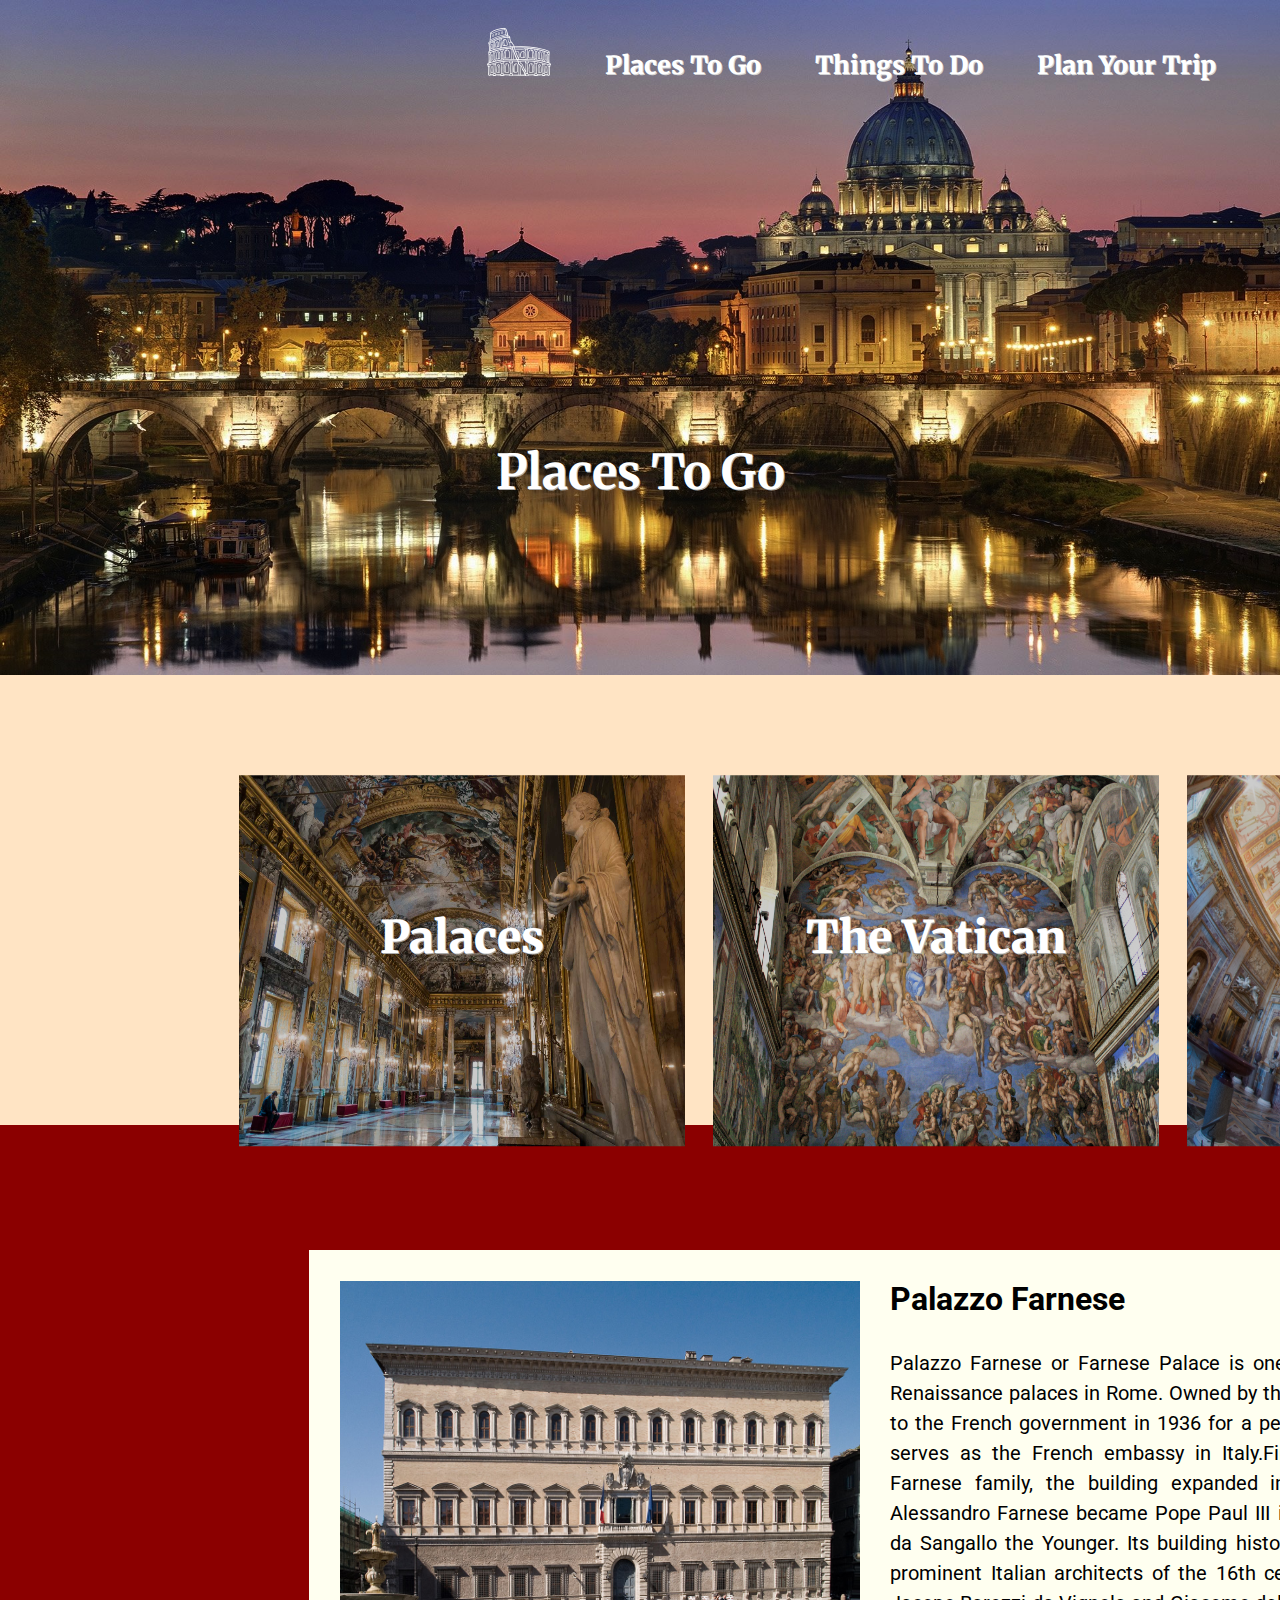
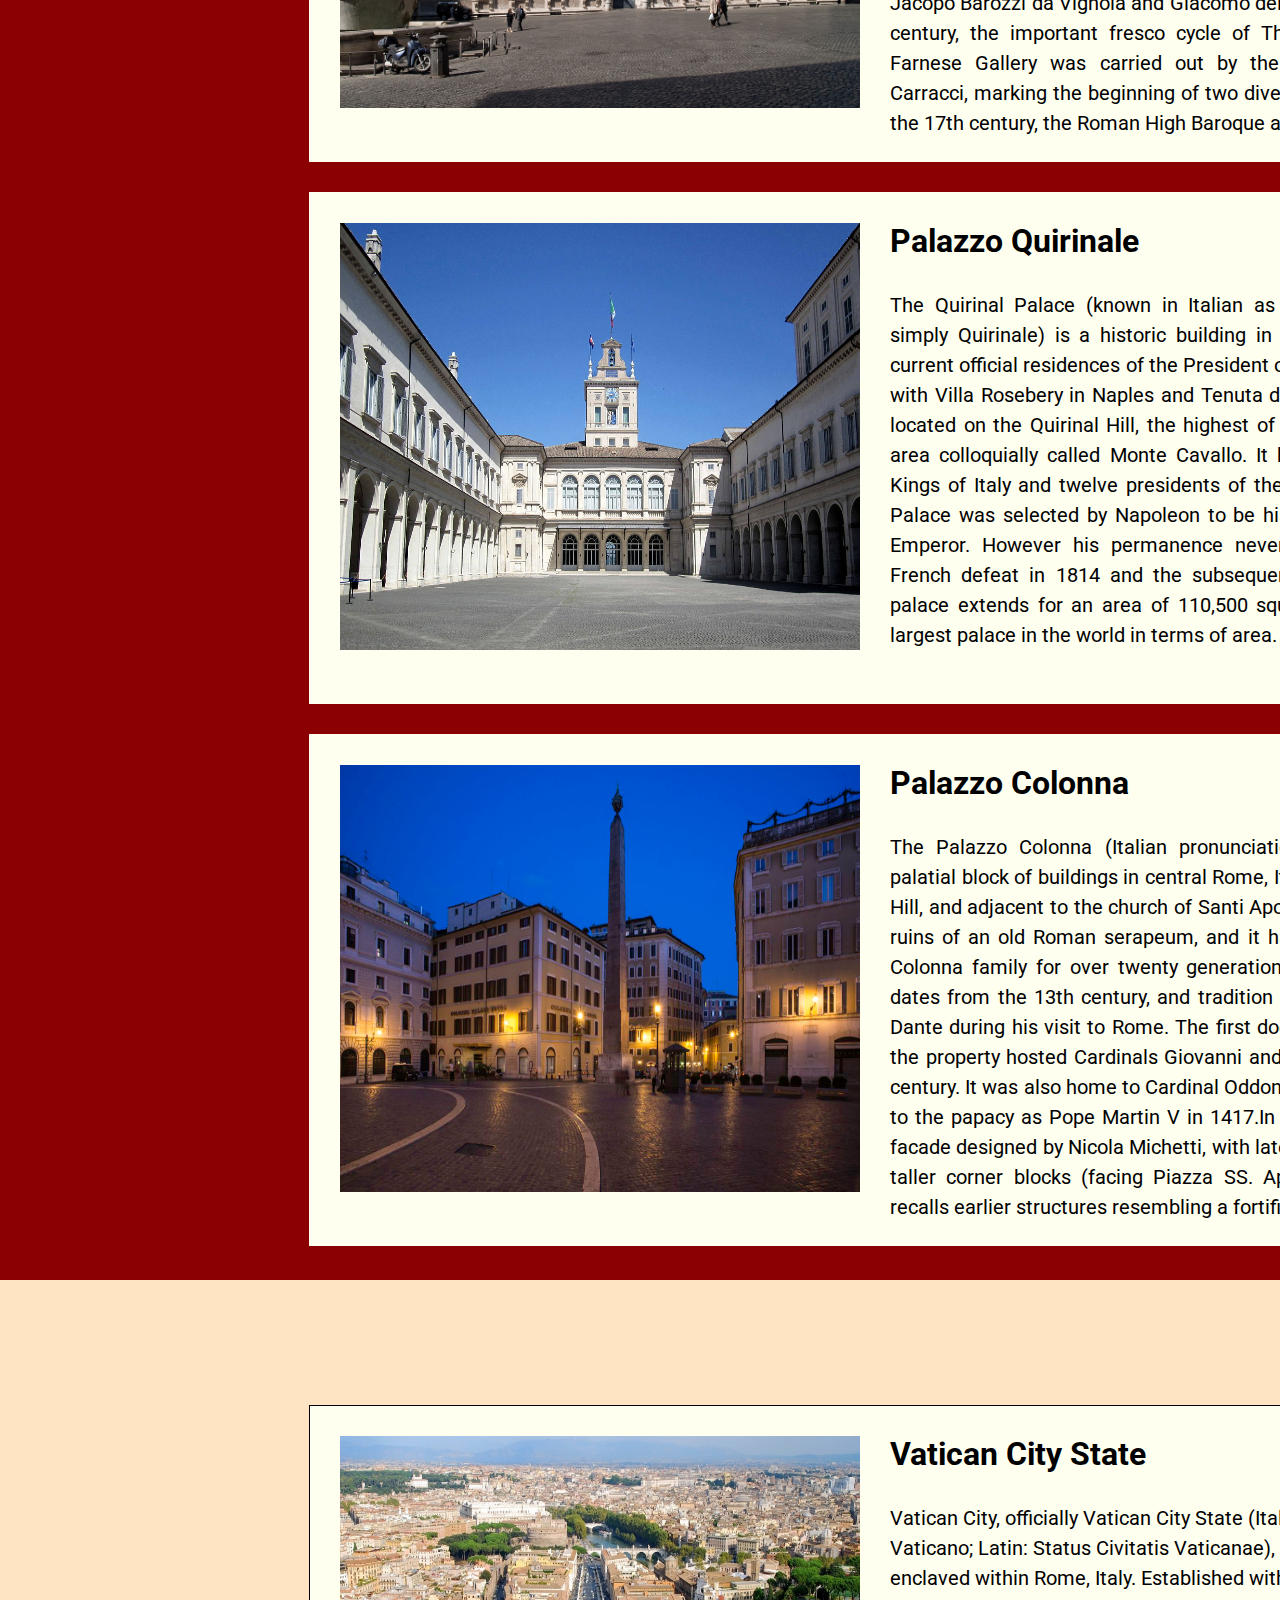
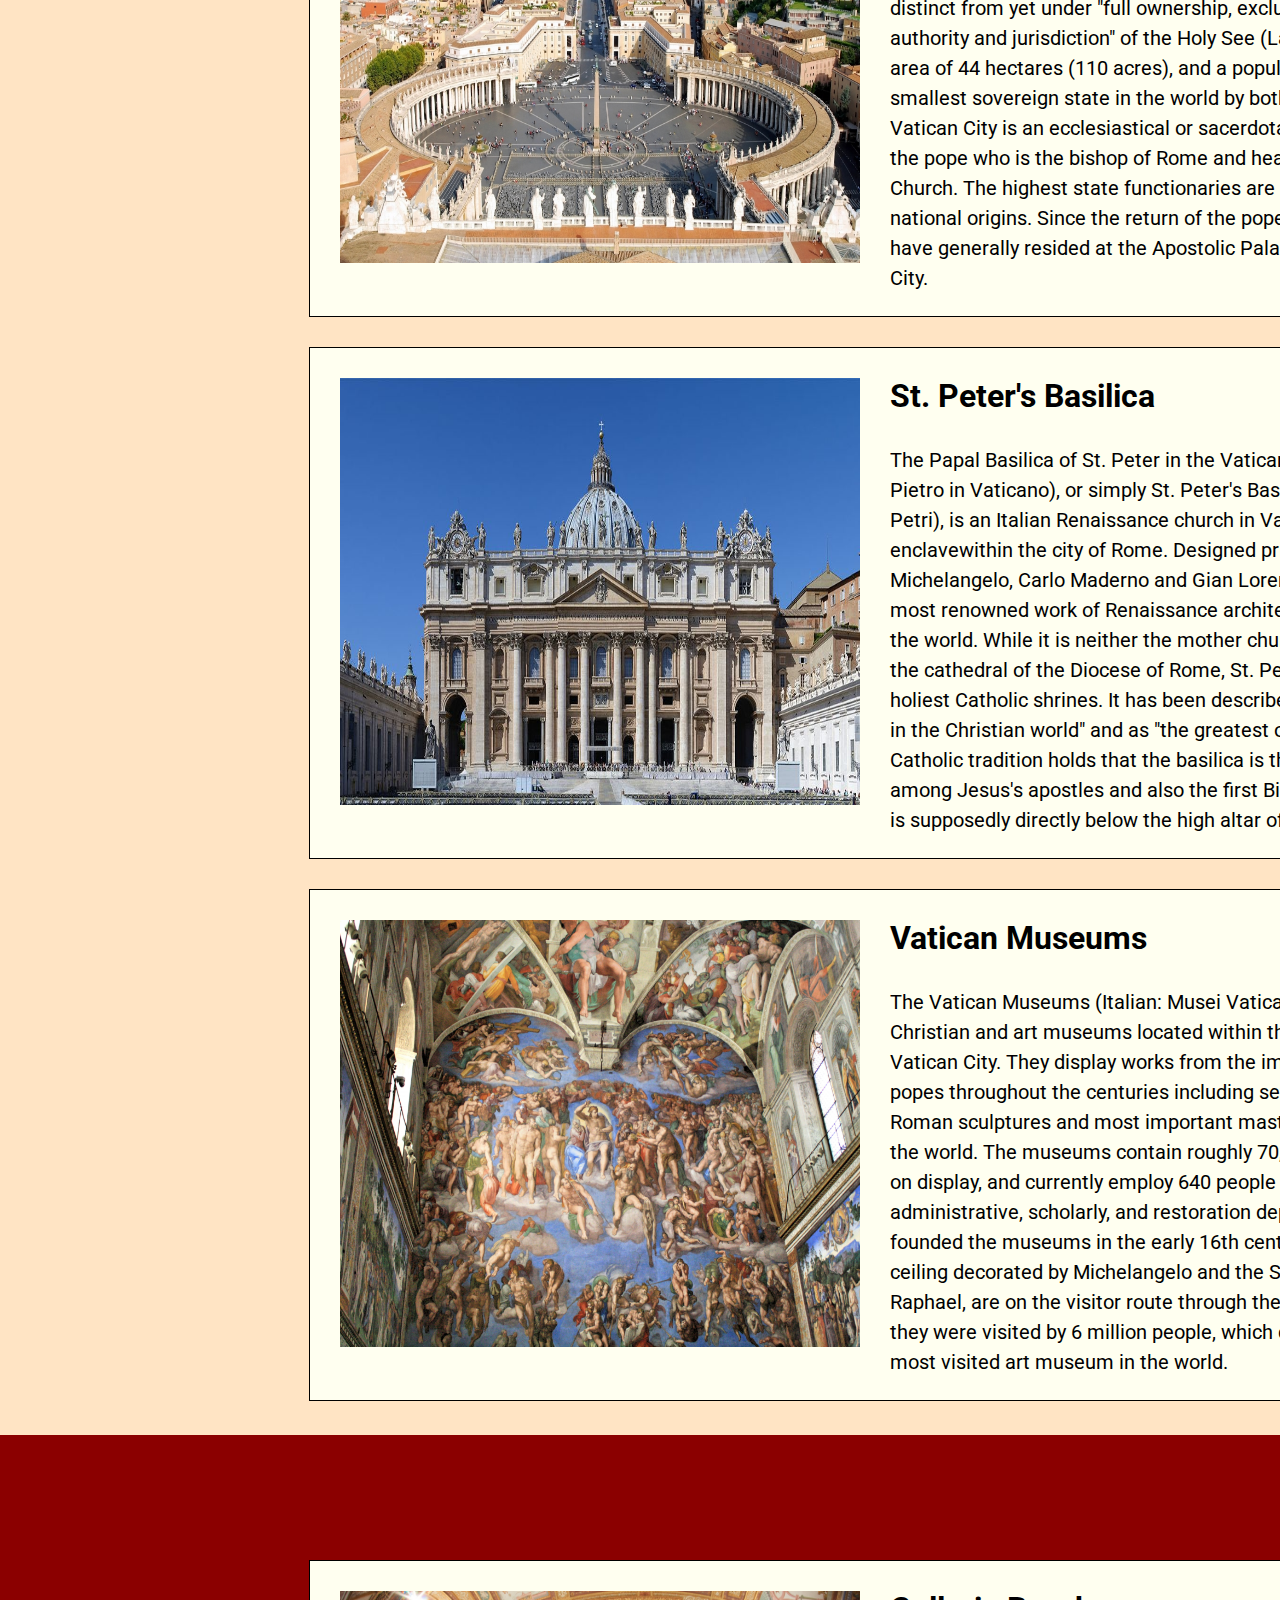
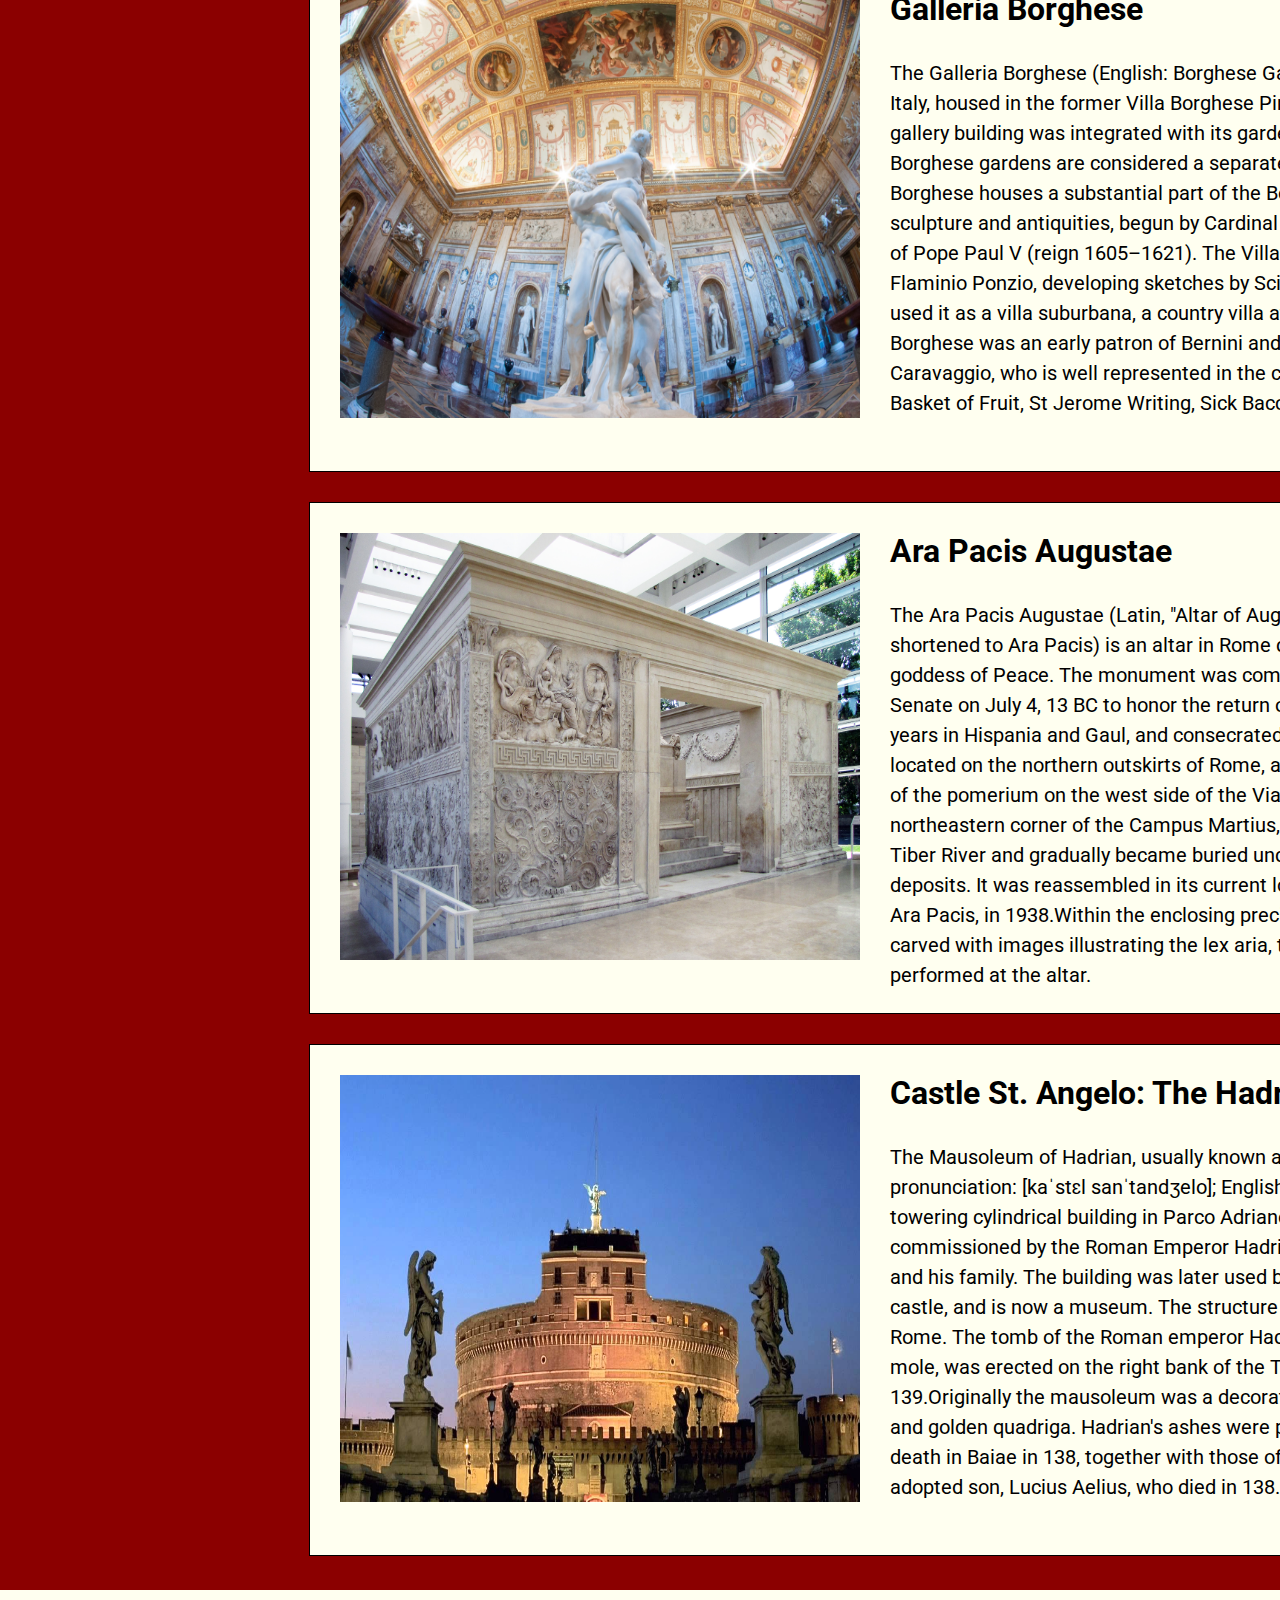
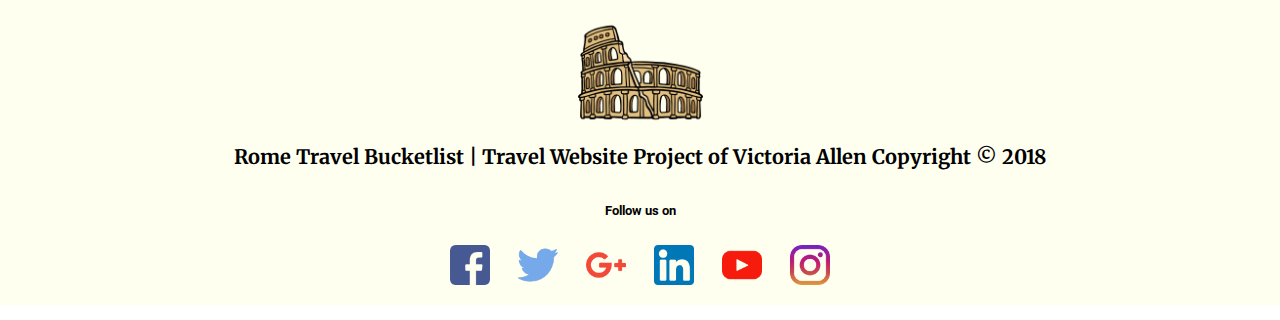
==== placestogo.html @ 78afa4f9 "Added info of castle st. angelo card" ====
<!DOCTYPE html>
<html lang="en">
<head>
    <meta charset="UTF-8">
    <meta name="viewport" content="width=device-width, initial-scale=1.0">
    <meta http-equiv="X-UA-Compatible" content="ie=edge">
    <link href="https://fonts.googleapis.com/css?family=Merriweather|Roboto" rel="stylesheet">
    <link rel="icon" href="img/logo.png">
    <link rel="stylesheet" href="style.css">
    <title>Rome, Italy | Travel Website</title>
</head>
<body>
<header class="header-container">
    <div class="image-wrap">
        <img src="img/placestogo.jpg" alt="">
    </div>
    <div class="nav-bar">
        <nav class="navlink">
            <ul>
                <li><a href="index.html"><img src="img/colosseum.png" alt=""></a></li>
                <li><a href="placestogo.html">Places To Go</a></li>
                <li><a href="thingstodo.html">Things To Do</a></li>
                <li><a href="planyourtrip.html">Plan Your Trip</a></li>
            </ul>
        </nav>
    </div>

    <div class="page-header">
        <h1>Places To Go</h1>
    </div>
</header>

    <section class="destinations">
        <div class="nav-destinations">
            <div class="nav-image">
                <ul>
                    <li>
                        <a href="#palace-focus">
                            <img src="img/palaces.jpg" alt="">
                            <h1>Palaces</h1>
                        </a>
                    </li>

                    <li>
                        <a href="#vatican-focus">
                            <img src="img/sistine.jpg" alt="">
                            <h1>The Vatican</h1>
                        </a>
                    </li>

                    <li>
                        <a href="#museum-focus">
                        <img src="img/borghese.jpg" alt="">
                        <h1>Museums</h1>
                        </a>
                    </li>
                </ul>
         </div>
      </div>
    </section> 

    <section id="palaces">
        <div class="palaces-container">
            <div id="palace-focus" class="palace">
               <div class="box-container"> 
                    <img class="farnese" src="img/farnese.jpg" alt=""><br>
                    <h1>Palazzo Farnese</h1>
                    <p>Palazzo Farnese or Farnese Palace is one of the most important High Renaissance palaces in Rome. Owned by the Italian Republic, it was given to the French
                        government in 1936 for a period of 99 years, and currently serves as the French embassy in
                        Italy.First designed in 1517 for the Farnese family, the building expanded in size and conception
                            when Alessandro Farnese became Pope Paul III in 1534, to designs by Antonio da Sangallo the
                            Younger. Its building history involved some of the most prominent Italian architects of the
                            16th century, including Michelangelo, Jacopo Barozzi da Vignola and Giacomo della Porta.At
                            the end of the 16th century, the important fresco cycle of The Loves of the Gods in the
                            Farnese Gallery was carried out by the Bolognese painter Annibale Carracci, marking the
                            beginning of two divergent trends in painting during the 17th century, the Roman High
                            Baroque and Classicism.</p>
                </div>
            </div>

            <div class="palace">
               <div class="box-container"> 
                    <img class="quirinale" src="img/quirinale.jpg" alt=""><br>
                    <h1>Palazzo Quirinale</h1>
                    <p>The Quirinal Palace (known in Italian as the Palazzo del Quirinale or simply Quirinale) is a historic building in Rome,
                    Italy, one of the three current official residences of the President of the Italian Republic, together with Villa
                    Rosebery in Naples and Tenuta di Castelporziano in Rome. It is located on the Quirinal Hill, the highest of the seven
                    hills of Rome in an area colloquially called Monte Cavallo. It has housed thirty Popes, four Kings of Italy and twelve
                    presidents of the Italian Republic.
                    
                    The Quirinal Palace was selected by Napoleon to be his residence par excellence as Emperor. However his permanence
                    never took place because of the French defeat in 1814 and the subsequent European Restoration.
                    
                    The palace extends for an area of 110,500 square metres and is the ninth-largest palace in the world in terms of area.</p>
                </div>
            </div>
            
            <div class="palace">
               <div class="box-container"> 
                    <img class="colonna" src="img/colonna.png" alt=""><br>
                    <h1>Palazzo Colonna</h1>
                    <p>The Palazzo Colonna (Italian pronunciation: [paˈlattso koˈlɔnna]) is a palatial block of buildings in central Rome,
                    Italy, at the base of the Quirinal Hill, and adjacent to the church of Santi Apostoli. It is built in part over the
                    ruins of an old Roman serapeum, and it has belonged to the prominent Colonna family for over twenty generations.The first part of the palace dates from the 13th century, and tradition holds that the building hosted Dante during his
                    visit to Rome. The first documentary mention notes that the property hosted Cardinals Giovanni and Giacomo Colonna in
                    the 13th century. It was also home to Cardinal Oddone Colonna before he ascended to the papacy as Pope Martin V in 1417.In the 18th century, the long low facade designed by Nicola Michetti, with later additions by Paolo Posi with taller corner blocks (facing Piazza SS. Apostoli), was constructed and recalls earlier structures resembling a fortification.</p>
                </div>
            </div>
        </div>
    </section>

    <section id="vatican">
        <div class="vatican-container">
            <div id="vatican-focus" class="vatican-site">
                <div class="box-container">
                    <img class="" src="img/vatican.jpg" alt=""><br>
                    <h1>Vatican City State</h1>
                    <p>Vatican City, officially Vatican City State (Italian: Stato della Città del
                    Vaticano; Latin: Status Civitatis Vaticanae), is an independent city-state enclaved within Rome, Italy.
                    Established with the Lateran Treaty (1929), it is distinct from yet under "full ownership, exclusive dominion, and
                    sovereign authority and jurisdiction" of the Holy See (Latin: Sancta Sedes). With an area of 44 hectares (110
                    acres), and a population of about 1,000, it is the smallest sovereign state in the world by both area and
                    population.The Vatican City is an ecclesiastical or sacerdotal-monarchical state ruled by the pope who
                    is the bishop of Rome and head of the Roman Catholic Church. The highest state functionaries are all Catholic clergy of
                    various national origins. Since the return of the popes from Avignon in 1377, they have generally resided at the
                    Apostolic Palace within what is now Vatican City.</p>
                </div>
            </div>

            <div class="vatican-site">
                <div id="basilica" class="box-container">
                    <img src="img/basilica.jpg" alt=""><br>
                    <h1>St. Peter's Basilica</h1>
                    <p>The Papal Basilica of St. Peter in the Vatican (Italian: Basilica Papale di San Pietro in Vaticano), or simply St.
                    Peter's Basilica (Latin: Basilica Sancti Petri), is an Italian Renaissance church in Vatican City, the papal enclavewithin the city of Rome.
                    Designed principally by Donato Bramante, Michelangelo, Carlo Maderno and Gian Lorenzo Bernini, St. Peter's is the most renowned work of Renaissance architecture and the largest church in the world. While it is neither the mother
                    church of the Catholic Church nor the cathedral of the Diocese of Rome, St. Peter's is regarded as one of the holiest
                    Catholic shrines. It has been described as "holding a unique position in the Christian world" and as "the greatest of
                    all churches of Christendom". Catholic tradition holds that the basilica is the burial site of St. Peter, chief among Jesus's apostles and also the
                    first Bishop of Rome. St. Peter's tomb is supposedly directly below the high altar of the basilica.</p>
                </div>
            </div>

             <div class="vatican-site">
                <div id="vatican-museums" class="box-container">
                    <img class="" src="img/sistine.jpg" alt=""><br>
                    <h1>Vatican Museums</h1>
                    <p>The Vatican Museums (Italian: Musei Vaticani; Latin: Musea Vaticana) are Christian and art museums located within the
                    city boundaries of the Vatican City. They display works from the immense collection amassed by popes throughout the
                    centuries including several of the most renowned Roman sculptures and most important masterpieces of Renaissance art in
                    the world. The museums contain roughly 70,000 works, of which 20,000 are on display, and currently employ 640 people
                    who work in 40 different administrative, scholarly, and restoration departments. Pope Julius II founded the museums in the early 16th century. The Sistine Chapel, with its ceiling decorated by
                    Michelangelo and the Stanze di Raffaello decorated by Raphael, are on the visitor route through the Vatican Museums.In 2017, they were visited by 6 million people, which combined makes it the 4th most visited art museum in the world.</p>
                </div>
            </div>
        </div>
    </section>

    <section id="museum">
        <div class="museum-container">
            <div id="museum-focus" class="museum-site">
                <div class="box-container">
                    <img class="" src="img/borghese.jpg" alt=""><br>
                    <h1>Galleria Borghese</h1>
                    <p>The Galleria Borghese (English: Borghese Gallery) is an art gallery in Rome, Italy, housed in the former Villa Borghese
                    Pinciana. At the outset, the gallery building was integrated with its gardens, but nowadays the Villa Borghese gardens
                    are considered a separate tourist attraction. The Galleria Borghese houses a substantial part of the Borghese collection
                    of paintings, sculpture and antiquities, begun by Cardinal Scipione Borghese, the nephew of Pope Paul V (reign
                    1605–1621). The Villa was built by the architect Flaminio Ponzio, developing sketches by Scipione Borghese himself, who
                    used it as a villa suburbana, a country villa at the edge of Rome.Scipione Borghese was an early patron of Bernini and an avid collector of works by Caravaggio, who is well represented
                    in the collection by his Boy with a Basket of Fruit, St Jerome Writing, Sick Bacchus and others. </p>
                </div>
            </div>

            <div class="museum-site">
                <div class="box-container">
                    <img class="" src="img/ara.jpg" alt=""><br>
                    <h1>Ara Pacis Augustae</h1>
                    <p>The Ara Pacis Augustae (Latin, "Altar of Augustan Peace"; commonly shortened to Ara Pacis) is an altar in Rome dedicated
                    to Pax, the Roman goddess of Peace. The monument was commissioned by the Roman Senate on July 4, 13 BC to honor the
                    return of Augustus to Rome after three years in Hispania and Gaul, and consecrated on January 30, 9 BC.
                    Originally located on the northern outskirts of Rome, a Roman mile from the boundary of the pomerium on the west side of
                    the Via Flaminia,[4] it stood in the northeastern corner of the Campus Martius, the former flood plain of the Tiber
                    River and gradually became buried under 4 metres (13 ft) of silt deposits. It was reassembled in its current location,
                    now the Museum of the Ara Pacis, in 1938.Within the enclosing precinct walls, the altar itself was carved with images illustrating the lex aria, the law
                    governing the ritual performed at the altar.</p>
                </div>
            </div>

             <div class="museum-site">
                <div class="box-container">
                    <img class="" src="img/hadrian.jpg" alt=""><br>
                    <h1>Castle St. Angelo: The Hadrian's Mausoleum</h1>
                    <p>The Mausoleum of Hadrian, usually known as Castel Sant'Angelo (Italian pronunciation: [kaˈstɛl sanˈtandʒelo]; English:
                    Castle of the Holy Angel), is a towering cylindrical building in Parco Adriano, Rome, Italy. It was initially
                    commissioned by the Roman Emperor Hadrian as a mausoleum for himself and his family. The building was later used by the
                    popes as a fortress and castle, and is now a museum. The structure was once the tallest building in Rome.
                The tomb of the Roman emperor Hadrian, also called Hadrian's mole, was erected on the right bank of the Tiber,
                between AD 134 and 139.Originally the mausoleum was a decorated cylinder, with a garden top and golden quadriga.
                Hadrian's ashes were placed here a year after his death in Baiae in 138, together with those of his wife Sabina, and his
                first adopted son, Lucius Aelius, who died in 138. </p>
                </div>
            </div>

           
        </div>
    </section>

    <footer>
        <div class="container-footer">
            <img src="img/footer.png" alt="">
            <h4>Rome Travel Bucketlist | Travel Website Project of Victoria Allen Copyright &copy; 2018</h4><br>
            <div class="footer-social">
                <h5>Follow us on</h5><br>   
                <ul>
                    <li><a href="#" class="social-icon"><img src="img/facebook.png"></a></li>
                    <li><a href="#" class="social-icon"><img src="img/twitter.png"></a></li>
                    <li><a href="#" class="social-icon"><img src="img/google-plus.png"></a></li>
                    <li><a href="#" class="social-icon"><img src="img/linkedin.png"></a></li>
                    <li><a href="#" class="social-icon"><img src="img/youtube.png"></a></li>
                    <li><a href="#" class="social-icon"><img src="img/instagram.png"></a></li>
                </ul>
            </div>
        </div>
    </footer>

    <script src="links.js"></script>
</body>
</html>
---- style.css ----
* 
{
    box-sizing: border-box;
    margin: 0;
    padding: 0;
}

body
{
    font-family: 'Roboto', sans-serif;
    font-size: 1rem;
    line-height: 1.5;
    color: black; 
    overflow-x: hidden;
}

.vid-header
{
    display: flex;
    align-items: center;
    color: white;
    height: 100vh;

}

.container
{
    text-align: center;
    max-width: 960px; 
    margin: auto;
}

.vid-wrap
{
    position: absolute;
    top: 0;
    left: 0;
    width: 100%; 
    height: 100vh;
    overflow: hidden;
}

.vid-wrap video 
{
    min-width: 100%;
    min-height: 100%;
}

.nav-bar
{
    height: 100vh;
    width: 100%;
    margin-top: 30px;
    background: transparent;
    color: white;
    z-index: 1;
}

.navlink ul
{
    display: inline;
    list-style-type: none;
    text-decoration: none;
    color: white;
    font-family: 'Merriweather', serif;
    font-weight: bolder;
    font-size: 25px;
    text-shadow: 1px 1px lightgray;
    margin: 25px 50px 0 0;
}

.navlink a:hover
{
    opacity: .5;
}

.navlink img
{
    vertical-align: bottom;
    text-shadow: 1px 1px lightgray;
}

.navlink img:hover
{
    background-image: url(img/colosseumbg.png);
    transform: .25s ease-in-out;
    -webkit-transform: .25s ease-in-out;
    -moz-transform: .25s ease-in-out;
    -ms-transform: .25s ease-in-out;
    -o-transform: .25s ease-in-out;
}

.welcome h1
{
    font-family: 'Merriweather', serif;
    font-weight: bolder;
    font-size: 3rem;
    position: absolute;
    background: transparent;
    color: white;
    z-index: 1;
    margin-top: -65px;
    margin-left: -85px;
    text-shadow: 1px 1px lightgray;
}

.welcome h2
{
    font-family: 'Merriweather',
    serif;
    font-weight: lighter;
    font-size: 1.5rem;
    position: absolute;
    background: transparent;
    color: white;
    z-index: 1;
    margin-top: 10px;
    margin-left: -85px;
    text-shadow: 1px 1px darkgray;
}

.welcome button {
    height: 50px;
    width: 150px;
    border: 2px solid darkred;
    background-color: darkred;
    color: ivory;
    position: absolute;
    margin-top: 70px;
    margin-left: -85px;
    font-family: 'Roboto', sans-serif;
    font-weight: bold;
    font-size: 1.25rem;
    border-radius: 2rem;
    -webkit-border-radius: 2rem;
    -moz-border-radius: 2rem;
    -ms-border-radius: 2rem;
    -o-border-radius: 2rem;
}

.welcome button:hover {
    background-color: transparent;
}

/*History Section*/

.history 
{
    height: 100vh;
    width: 100%;
    background-color: ivory;
}

.history img
{
    width: 1050px;
    height: 575px;
    top: 50%;
    left: 50%;
    transform: translate(25%, 25%);
    -webkit-transform: translate(25%, 25%);
    -moz-transform: translate(25%, 25%);
    -ms-transform: translate(25%, 25%);
    -o-transform: translate(25%, 25%);
}

.history-container
{
    position: relative;
}

.history a {
    color: inherit;
    text-decoration: none;
}

.history a:visited
{
    color:inherit;
    text-decoration: none;
}

.text-box 
{
    position: absolute;
    bottom: -55px;
    right: 250px;
    background-color: #800000;
    color: white;
    padding: 35px;
}

.text-box h1
{
    font-family: 'Roboto', sans-serif;
    font-size: 30px;
    font-weight: bolder;
}

.text-box p
{
    font-family: 'Roboto', sans-serif;
    text-align: justify;
    font-size: 20px;
}

.text-box button
{
    font-family: 'Roboto', sans-serif;
    font-size: 18px;
    font-weight: bold;
    margin-top: 12px;
    height: 32px;
    width: 230px;
    background: white;
    border-radius: 40px;
    border: none;
    color: #800000;
    -webkit-border-radius: 40px;
    -moz-border-radius: 40px;
    -ms-border-radius: 40px;
    -o-border-radius: 40px;
}

.text-box button:hover
{
    background-color: #800000;
    color: white;
    border: 2px solid white;
    transition: .55s ease-in-out;
    -webkit-transition: .55s ease-in-out;
    -moz-transition: .55s ease-in-out;
    -ms-transition: .55s ease-in-out;
    -o-transition: .55s ease-in-out;
}

/*Attractions Section */

.attractions 
{
    height: 100vh;
    width: 100vw;
    background-image: url(img/roma.jpg);
    background-attachment: fixed;
    background-repeat: no-repeat;
    background-size: cover;
    margin-top: -35px;
}

.attractions img 
{
    width: 950px;
    height: 525px;
    top: 50%;
    left: 50%;
    transform: translate(50%, 8%);
    -webkit-transform: translate(50%, 8%);
    -moz-transform: translate(50%, 8%);
    -ms-transform: translate(50%, 8%);
    -o-transform: translate(50%, 8%);
}

.attractions .container 
{
    position: relative;
}

.text-block 
{
    position: absolute;
    background-color: #800000;
    color: white;
    padding: 35px;
    margin-top: -145px;
    margin-left: 250px;
}

.text-block h1 {
    font-family: 'Roboto', sans-serif;
    font-size: 25px;
    font-weight: bolder;
}

.text-block p 
{
    font-family: 'Roboto', sans-serif;
    flex-wrap: wrap;
    font-size: 16px;
    margin: 5px 0 12px 0;
}

.text-block button 
{
    font-family: 'Roboto', sans-serif;
    font-size: 15px;
    font-weight: bold;
    height: 25px;
    width: 150px;
    background: white;
    border-radius: 40px;
    border: none;
    color: #800000;
    -webkit-border-radius: 40px;
    -moz-border-radius: 40px;
    -ms-border-radius: 40px;
    -o-border-radius: 40px;
}

.text-block button:hover {
    background-color: #800000;
    color: white;
    border: 2px solid white;
    transition: .55s ease-in-out;
    -webkit-transition: .55s ease-in-out;
    -moz-transition: .55s ease-in-out;
    -ms-transition: .55s ease-in-out;
    -o-transition: .55s ease-in-out;
}

.text-block a
{
    text-decoration: none;
    color: inherit;
}

.attractions .title h1
{
    font-family: 'Merriweather', serif;
    font-size: 50px; 
    text-align: center;
    padding-top: 65px;
}

.dot 
{
    cursor: pointer;
    height: 15px;
    width: 15px;
    margin: 35px 2px;
    background-color: darkred;
    border-radius: 50%;
    display: inline-block;
    transition: background-color 0.6s ease;
    -webkit-transition: background-color 0.6s ease;
    -moz-transition: background-color 0.6s ease;
    -ms-transition: background-color 0.6s ease;
    -o-transition: background-color 0.6s ease;
    -webkit-border-radius: 50%;
    -moz-border-radius: 50%;
    -ms-border-radius: 50%;
    -o-border-radius: 50%;
}

.active,
.dot:hover {
    background-color: ivory;
    border: 2px solid darkred;
    transition: .5s ease-in-out;
    -webkit-transition: .5s ease-in-out;
    -moz-transition: .5s ease-in-out;
    -ms-transition: .5s ease-in-out;
    -o-transition: .5s ease-in-out;
}

.fade {
    -webkit-animation-name: fade;
    -webkit-animation-duration: 1.5s;
    animation-name: fade;
    animation-duration: 1.5s;
}

@-webkit-keyframes fade {
    from {
        opacity: .4
    }

    to {
        opacity: 1
    }
}

@keyframes fade {
    from {
        opacity: .4
    }

    to {
        opacity: 1
    }
}

/* Sites Section */


.sites
{
    height: 80vh;
    width: 100%;
    background-image: url(img/pantheonbg.jpg);
    background-position: top;
    background-size: cover;
    background-repeat: no-repeat;
}

.sites h1
{
    text-align: center;
    padding: 10px;
    margin-top: 50px;
    font-family: 'Merriweather', serif;
    font-size: 50px;
}

.site-container
{
   display: inline-flex;
   padding: 10px 350px;
   margin: 0 auto;
}

.card 
{
    width: 350px;
    height: 250px;
    background-color: white;
}

.card a
{
    text-decoration: none;
    color: inherit;
}

.card a:visited
{
    text-decoration: none; 
    color: inherit;
}

.site-card
{
    margin: 25px;
    width: 350px;
    height: 475px;
    box-shadow: 0 4px 8px 0 rgba(0, 0, 0, 0.2);
    background-color: white;
}

.site-card:hover 
{
    box-shadow: 0 8px 16px 0 rgba(0, 0, 0, 0.2);
    margin-top: .5px;
    transition: 0.5s ease-in-out;
    -webkit-transition: 0.5s ease-in-out;
    -moz-transition: 0.5s ease-in-out;
    -ms-transition: 0.5s ease-in-out;
    -o-transition: 0.5s ease-in-out;
}

.container 
{
    padding: 2px 16px;
}

.container h4
{
    font-family: 'Merriweather', serif;
    font-size: 25px;
    font-weight: bold;
}

.container p 
{
    font-family: 'Roboto', sans-serif;
    font-size: 18px;
}

/* Social Media Section */

.social
{
    width: 100%;
    height: 85vh;
    background-color: darkred;
}

.social h1
{
    font-family: 'Merriweather', serif;
    font-size: 40px;
    color: white;
    text-align: center;
    padding: 60px;
}

.gallery 
{
  display: inline-flex;
  margin: 2rem 2rem 0 15rem;
}

.gallery-img:hover
{
    filter: grayscale(100%);
    -webkit-filter: grayscale(100%);
    transition: .5s ease-in-out;
    -webkit-transition: .5s ease-in-out;
    -moz-transition: .5s ease-in-out;
    -ms-transition: .5s ease-in-out;
    -o-transition: .5s ease-in-out;
}

.gallery-img img 
{
    width: 350px;
    height: 250px;
    margin: -35px 4px 0 0;
}

/* Footer */

footer
{
    height: 35vh;
    width:100%;
    background: ivory;
}

.container-footer 
{
    text-align: center;
    margin: 0;
    padding: 20px;
}

.container-footer img
{
    height: 125px;
    width: auto;
}

.container-footer h4
{
    font-family: 'Merriweather', serif;
    font-size: 20px;
}

.footer-social
{
    padding: 5px;
}

.footer-social img
{
    height: 40px;
    width: auto;
}

/* Places To Go Page*/

.header-container {
    text-align: center;
    max-width: 960px;
    margin: auto;
    padding: 0 1rem 0 1rem;
}

.image-wrap 
{
    position: absolute;
    top: 0;
    left: 0;
    width: 100%;
    height: 75vh;
    overflow: hidden;
}

.image-wrap img
{
    width: 100%;
    height: 75vh;
}
.nav-bar {
    height: 100vh;
    width: 100vw;
    margin-top: 20px;
    margin-left: 60px;
    position: absolute;
    background: transparent;
    color: white;
    z-index: 1;
}

.nav-bar a,

li {
    display: inline;
    position: relative;
    margin: 12px;
    list-style-type: none;
    text-decoration: none;
    color: white;
    font-family: 'Merriweather', serif;
    font-weight: bolder;
    font-size: 25px;
}

.nav-bar a:hover {
    opacity: .5;
}

.navlink img {
    vertical-align: bottom;
}

.navlink img:hover {
    background-image: url(img/colosseumbg.png);
}

.page-header h1
{
    font-family: 'Merriweather', serif;
    font-weight: bolder;
    font-size: 3rem;
    position: absolute;
    background: transparent;
    color: white;
    z-index: 1;
    top:50%;
    left: 50%;
    transform: translate(-50%,-20%) ;
    -webkit-transform: translate(-50%,-20%) ;
    -moz-transform: translate(-50%,-20%) ;
    -ms-transform: translate(-50%,-20%) ;
    -o-transform: translate(-50%,-20%) ;
    text-shadow: 1px 1px darkgray;
}

.destinations
{
    height: 125vh;
    width:100%;
    background-color: bisque;
}

.nav-destinations
{
    display: inline-flex;
}

.nav-image img
{
    width: 450px;
    height: 375px;
    top: 50%;
    left: 50%;
    transform: translate(50%, 203%);
    -webkit-transform: translate(50%, 203%);
    -moz-transform: translate(50%, 203%);
    -ms-transform: translate(50%, 203%);
    -o-transform: translate(50%, 203%);
    padding: 2px;
    filter: brightness(80%);
    -webkit-filter: brightness(80%);
}

.nav-image li:hover {
    filter: grayscale(100%);
    -webkit-filter: grayscale(100%);
    transition: .5s ease-in-out;
    -webkit-transition: .5s ease-in-out;
    -moz-transition: .5s ease-in-out;
    -ms-transition: .5s ease-in-out;
    -o-transition: .5s ease-in-out;
}

.nav-image ul
{
    display: inline-flex;
    
}
.nav-image h1
{
    font-family: 'Merriweather', serif;
    font-size: 45px;
    color: white;
    font-weight: bolder;
    top: 50%;
    left: 50%;
    transform: translate(50%, 750%);
    -webkit-transform: translate(50%, 750%);
    -moz-transform: translate(50%, 750%);
    -ms-transform: translate(50%, 750%);
    -o-transform: translate(50%, 750%);
    z-index: 1;
    text-align: center;
    text-shadow: 1px 1px darkgray;
}

.nav-image a
{
    text-decoration: none;
}

/* Palaces Section */

#palaces
{
    height: 195vh;
    width: 100%;
    background-color: darkred;
    padding: 125px;
}

.palaces-container
{
    display: inline-block;
    margin-left: 11.5rem;
}

.palace
{
    border: 1px solid ivory;
    height: 32rem;
    width: 80rem;
    background-color: ivory;
    margin-bottom: 30px;
}

.palace img /* Add crossfading image of interior of the palace */
{
    float: left;
    height: 457px;
    width: 550px;
    padding: 15px;
    margin: 15px;
}

.palace p
{
    font-family: 'Roboto', sans-serif;
    font-size: 20px;
    color: black;
    text-align: justify;
    padding: 25px;
    margin: 0 10px;
}

/* Vatican Section */

#vatican {
    height: 195vh;
    width: 100%;
    background-color: bisque;
    padding: 125px;
}

.vatican-container {
    display: inline-block;
    margin-left: 11.5rem;
}

.vatican-site {
    border: 1px solid black;
    height: 32rem;
    width: 80rem;
    background-color: ivory;
    margin-bottom: 30px;
}

.vatican-site img

/* Add crossfading image of interior of the palace */
    {
    float: left;
    height: 457px;
    width: 550px;
    padding: 15px;
    margin: 15px;
}

.vatican-site p {
    font-family: 'Roboto', sans-serif;
    font-size: 20px;
    color: black;
    padding: 25px;
}

/* Museums Section */

#museum 
{
    height: 195vh;
    width: 100%;
    background-color: darkred;
    padding: 125px;
}

.museum-container 
{
    display: inline-block;
    margin-left: 11.5rem;
}

.museum-site 
{
    border: 1px solid black;
    height: 32rem;
    width: 80rem;
    background-color: ivory;
    margin-bottom: 30px;
}

.museum-site img
{
    float: left;
    height: 457px;
    width: 550px;
    padding: 15px;
    margin: 15px;
}

.museum-site p 
{
    font-family: 'Roboto', sans-serif;
    font-size: 20px;
    color: black;
    padding: 25px;
}

/*Things To Do Page*/

.things-container {
    text-align: center;
    max-width: 960px;
    margin: auto;
    padding: 0 1rem 0 1rem;
}

.things-wrap 
{
    position: absolute;
    top: 0;
    left: 0;
    width: 100%;
    height: 75vh;
}

.things-wrap img 
{
    width: 100%;
    height: 75vh;
}

.things-navbar 
{
    height: 100vh;
    width: 100vw;
    margin-top: 20px;
    margin-left: 60px;
    position: absolute;
    background: transparent;
    color: white;
    z-index: 1;
}

.things-navbar a,li 
{
    display: inline;
    position: relative;
    margin: 12px;
    list-style-type: none;
    text-decoration: none;
    color: white;
    font-family: 'Merriweather', serif;
    font-weight: bolder;
    font-size: 25px;
}

.things-navbar a:hover {
    opacity: .5;
}

.things-navlink img {
    vertical-align: bottom;
}

.things-navlink img:hover {
    background-image: url(img/colosseumbg.png);
}

.things-header h1 
{
    font-family: 'Merriweather', serif;
    font-weight: bolder;
    font-size: 3rem;
    position: absolute;
    background: transparent;
    color: white;
    z-index: 1;
    top: 50%;
    left: 50%;
    transform: translate(-50%, -20%);
    -webkit-transform: translate(-50%, -20%);
    -moz-transform: translate(-50%, -20%);
    -ms-transform: translate(-50%, -20%);
    -o-transform: translate(-50%, -20%);
    text-shadow: 1px 1px darkgray;
}

/*Intro Pantheon Section*/

.pantheon 
{
    height: 145vh;
    width: 100%;
    background-color: ivory;
}

.pantheon-history 
{
    margin: 0 100px 0 100px;
    top: 0;
    left: 0;
    transform:   translate(1%, 170%);
    -webkit-transform:   translate(1%, 170%);
    -moz-transform:   translate(1%, 170%);
    -ms-transform:   translate(1%, 170%);
    -o-transform:   translate(1%, 170%);
    text-align: justify;
}

.pantheon-history h1
{
    font-family: 'Merriweather', serif;
    font-size: 40px;
    text-align: center;
    margin-bottom: 40px;
}

.pantheon-history p
{
    font-family: 'Merriweather', serif;
    font-size: 15px;    
}

/* Rome History Section*/

.rome-history
{
    height: 75vh;
}

/*Pantheon Row*/

.pantheon-left
{
    background-color: darkred;
    height: 75vh;
}

.pantheon-right
{
    background-image: url(img/pantheon.jpg);
    background-size: cover;
    height: 75vh;
}

.pantheon-left p
{
    font-family: 'Merriweather', serif;
    font-size: 20px;
    padding: 10px;
    margin: 0 50px 0 50px;
    color: white;
    text-align: justify;

}

.pantheon-left h1
{
    font-family: 'Merriweather', serif;
    font-size: 30px;
    text-align: center;
    color: white;
    padding-top: 55px;
    padding-bottom: 20px;
}

/* Trevi Fountain Row*/

.trevi-right
{
    background-color: ivory;
    height: 75vh;
}

.trevi-left 
{
    background-image: url(img/trevi.jpg);
    background-position: center;
    background-size: cover;
    height: 75vh;
}

.trevi-right p 
{
    font-family: 'Merriweather', serif;
    font-size: 20px;
    padding: 10px;
    margin: 0 50px 0 50px;
    color: black;
    text-align: justify;
}

.trevi-right h1 
{
    font-family: 'Merriweather', serif;
    font-size: 30px;
    text-align: center;
    color: black;
    padding-top: 55px;
    padding-bottom: 20px;
}

/*Piazza Navona*/

.navona-left {
    background-color: darkred;
    height: 75vh;
}

.navona-right {
    background-image: url(img/piazza.jpg);
    background-size: cover;
    height: 75vh;
}

.navona-left p {
    font-family: 'Merriweather', serif;
    font-size: 20px;
    padding: 10px;
    margin: 0 50px 0 50px;
    color: white;
    text-align: justify;

}

.navona-left h1 {
    font-family: 'Merriweather', serif;
    font-size: 30px;
    text-align: center;
    color: white;
    padding-top: 55px;
    padding-bottom: 20px;
}

/* The Colosseum*/

.colosseum-right {
    background-color: ivory;
    height: 75vh;
    margin-bottom: 30px;
}

.colosseum-left {
    background-image: url(img/colosseum1.jpg);
    background-position: center;
    background-size: 800px 550px;
    background-repeat: no-repeat;
    height: 75vh;
    margin-bottom: 30px;
}

.colosseum-right p {
    font-family: 'Merriweather', serif;
    font-size: 20px;
    padding: 10px;
    margin: 0 50px 0 50px;
    color: black;
    text-align: justify;
}

.colosseum-right h1 {
    font-family: 'Merriweather', serif;
    font-size: 30px;
    text-align: center;
    color: black;
    padding-top: 55px;
    padding-bottom: 20px;
}

/*Vatican City*/
.vatican-left {
    background-color: darkred;
    height: 75vh;
}

.vatican-right {
    background-image: url(img/vatican.jpg);
    background-size: cover;
    height: 75vh;
}

.vatican-left p {
    font-family: 'Merriweather', serif;
    font-size: 20px;
    padding: 10px;
    margin: 0 50px 0 50px;
    color: white;
    text-align: justify;

}

.vatican-left h1 {
    font-family: 'Merriweather', serif;
    font-size: 30px;
    text-align: center;
    color: white;
    padding-top: 55px;
    padding-bottom: 20px;
}
/* Plan Your Trip Page*/

.plan-container {
    text-align: center;
    max-width: 960px;
    margin: auto;
    padding: 0 1rem 0 1rem;
}

.plan-wrap {
    position: absolute;
    top: 0;
    left: 0;
    width: 100%;
    height: 75vh;
}

.plan-wrap img {
    width: 100%;
    height: 75vh;
}

.plan-navbar {
    height: 75vh;
    width: 100vw;
    margin-top: 20px;
    margin-left: 60px;
    position: absolute;
    background: transparent;
    color: white;
    z-index: 1;
}

.plan-navbar a,
li {
    display: inline;
    position: relative;
    margin: 12px;
    list-style-type: none;
    text-decoration: none;
    color: white;
    font-family: 'Merriweather', serif;
    font-weight: bolder;
    font-size: 25px;
}

.plan-navbar a:hover {
    opacity: .5;
}

.plan-navlink img {
    vertical-align: bottom;
}

.plan-navlink img:hover {
    background-image: url(img/colosseumbg.png);
}

.plan-header h1 {
    font-family: 'Merriweather', serif;
    font-weight: bolder;
    font-size: 3rem;
    position: absolute;
    background: transparent;
    color: white;
    z-index: 1;
    top: 50%;
    left: 50%;
    transform: translate(-50%, -20%);
    -webkit-transform: translate(-50%, -20%);
    -moz-transform: translate(-50%, -20%);
    -ms-transform: translate(-50%, -20%);
    -o-transform: translate(-50%, -20%);
    text-shadow: 2px 2px black;
}

/* Plan Your Trip Navbar Section*/

.container-nav
{
    background-color: darkred;
    height: 4.10vh; 
}

.trip-navbar
{
    top: 0;
    left: 0;
    transform:translate(0%,1830%);
    -webkit-transform:translate(0%,1830%);
    -moz-transform:translate(0%,1830%);
    -ms-transform:translate(0%,1830%);
    -o-transform:translate(0%,1830%);
    text-align: center;
    vertical-align: middle;
    z-index: 1;
}

.trip-nav li
{
    font-family: 'Merriweather', serif;
    font-size: 25px;
    color: white;
    margin: 30px;
    cursor: pointer;
}

.trip-nav a:hover
{
    opacity: .50;
}

.trip-nav a {
    text-decoration: none;
    color: inherit;
}

.trip-nav a:visited
{
    text-decoration: none;
    color: inherit;
}

/*Places To Stay*/

.stay {
    margin-top: 550px;
    height: 150vh;
    width: 100%;
    background-color: ivory;
    margin-top: 45rem;
}

.stay h2 {
    text-align: center;
    padding: 50px 80px 0 80px;
    margin-top: 100px;
    font-family: 'Merriweather', serif;
    font-size: 50px;
}

.stay h3 {
    text-align: center;
    padding: 10px 100px 0 100px;
    font-family: 'Merriweather', serif;
    font-size: 18px;
}

.stay-container {
    display: inline-flex;
    padding: 10px 70px;
    margin: 0 auto;
}

.card-stay {
    width: 350px;
    height: 250px;
    background-color: white;
}

.card-stay a {
    text-decoration: none;
    color: inherit;
}

.card-stay a:visited {
    text-decoration: none;
    color: inherit;
}

.stay-card {
    margin: 25px;
    width: 350px;
    height: 475px;
    box-shadow: 0 4px 8px 0 rgba(0, 0, 0, 0.2);
    background-color: white;
}

.stay-card:hover {
    box-shadow: 0 8px 16px 0 rgba(0, 0, 0, 0.2);
    margin-top: .5px;
    transition: 0.5s ease-in-out;
    -webkit-transition: 0.5s ease-in-out;
    -moz-transition: 0.5s ease-in-out;
    -ms-transition: 0.5s ease-in-out;
    -o-transition: 0.5s ease-in-out;
}

.stay-details {
    padding: 2px 16px;
}

.stay-details h4 {
    font-family: 'Merriweather', serif;
    font-size: 25px;
    font-weight: bold;
    text-align: center;
    margin-top: 20px;
}

.stay-details p {
    font-family: 'Roboto', sans-serif;
    font-size: 18px;
    text-align: center;
}

/*Tours Section*/

#tours
{
    background-color: darkred;
    height: 125vh;
}
#tours .tours-container {
    width: 100%;
    height: 100vh;
    margin-top: 80px;
}

.title-tours h2 {
    font-family: 'Merriweather', serif;
    font-size: 40px;
    color: white;
    padding-top: 50px;
    text-align: center;
}

.tours-row {
    width: 100%;
    display: flex;
    flex-direction: row;
    margin: 5px 10px 0 0px;
    padding: 20px;
}

.toursCard {
    position: relative;
    top: 50%;
    left: 50%;
    transform: translate(-155%, -12%);
    width: 450px;
    height: 400px;
    margin: 5px 5px 5px 8px;
    padding: 2px;
    border-radius: 8px;
    overflow: hidden;
    clear: both;
    -webkit-transform: translate(-155%, -12%);
    -moz-transform: translate(-155%, -12%);
    -ms-transform: translate(-155%, -12%);
    -o-transform: translate(-155%, -12%);
    -webkit-border-radius: 8px;
    -moz-border-radius: 8px;
    -ms-border-radius: 8px;
    -o-border-radius: 8px;
}

.toursCard .toursImage,
.toursCard .toursDetails {
    width: 100%;
    height: 100%;
    position: absolute;
    box-sizing: border-box;
    transition: .5s;
    -webkit-transition: .5s;
    -moz-transition: .5s;
    -ms-transition: .5s;
    -o-transition: .5s;
}

.toursCard .toursImage {
    top: 0;
    left: 0;
}

.toursCard:hover .toursImage {
    top: -100%;
    left: 0%;
}

.toursCard .toursImage img {
    width: 100%;
    height: 100%;
}

.toursCard .toursDetails {
    background: white;
    top: 100%;
    left: 0%;
    padding: 40px 10px 60px 20px;
}

.toursCard:hover .toursDetails {
    top: 0%;
    left: 0%;
}

.toursCard .toursDetails h2 {
    color: black;
    text-align: left;
    font-size: 30px;
    font-family: 'Merriweather', serif;
}

.toursCard .toursDetails h3 {
    color: black;
    text-align: left;
    font-size: 20px;
    font-weight: bold;
    margin: 5px;
    font-family: 'Merriweather', serif;
}

.toursCard .toursDetails p {
    margin: 8px 0 10px 2px;
    color: black;
    font-size: 20px;
    font-family: 'Roboto', sans-serif;
    text-align: left;
}


.toursCard .toursDetails button {
    width: 110px;
    height: 40px;
    margin: 8px;
    border: .5px solid darkred;
    color: white;
    background: darkred;
    font-size: 18px;
    font-weight: bold;
    font-family: 'Roboto', sans-serif;
    text-align: center;
    border-radius: 50px;
    -webkit-border-radius: 50px;
    -moz-border-radius: 50px;
    -ms-border-radius: 50px;
    -o-border-radius: 50px;
}

.toursCard .toursDetails button:hover {
    background: white;
    color: black;
    border: 2px solid darkred;
    font-weight: bold;
    transition: .5s ease-in-out;
    -webkit-transition: .5s ease-in-out;
    -moz-transition: .5s ease-in-out;
    -ms-transition: .5s ease-in-out;
    -o-transition: .5s ease-in-out;
}

.toursCard .toursDetails a {
    color: inherit;
    text-decoration: none;
}


.toursCard .toursDetails a:visited {
    color: inherit;
    text-decoration: none;
}

/*Transportation Section*/
.transpo {
    width: 100%;
    height: 60vh;
    background-color: bisque;
}

.transpo-title h1 {
    font-family: 'Merriweather', serif;
    font-size: 40px;
    color: black;
    text-align: center;
    padding: 50px;
}

div.public-transport
{
    padding: 20px;
}

div.public-transport 
{
    display: inline-flex;
    margin: 5px;
    border: 2px solid white;
    width: 425px;
    height: 335px;
    top: 50%;
    left: 50%;
    transform: translate(-155%, -5%);
    -webkit-transform: translate(-155%, -5%);
    -moz-transform: translate(-155%, -5%);
    -ms-transform: translate(-155%, -5%);
    -o-transform: translate(-155%, -5%);
    position: relative;
}

div.public-transport img {
    position:absolute;
    width:50px;
    height: 50px;
}

div.public-transport h2
{
    margin-left: 80px;
    margin-top: 12px;
}

div.public-transport p
{
    margin-top: 70px;
    float: left;
    margin-left:-155px;
    padding: 20px;
}

div.public-transport:hover
{
    background: white;
    transition: .5s ease-in-out;
    -webkit-transition: .5s ease-in-out;
    -moz-transition: .5s ease-in-out;
    -ms-transition: .5s ease-in-out;
    -o-transition: .5s ease-in-out;
}

/*Drink & Dine Section*/

.drinkDine
{
    height: 135vh;
    width: 100%;
    background-color: darkred;
}

.dine-title h1
{
    color: white;
    font-family: 'Merriweather', serif;
    font-size: 40px;
    text-align: center;
    padding: 50px 35px 0 0;
}

.restaurants-container
{
    column-count: 2;
    border: 2px solid transparent;
    background-color: ivory;
    height: 325px;
    width: 1000px;
    top: 0;
    left: 0;
    transform: translate(42%,5%);
    -webkit-transform: translate(42%,5%);
    -moz-transform: translate(42%,5%);
    -ms-transform: translate(42%,5%);
    -o-transform: translate(42%,5%);
    margin: 20px;
}

.restaurants-container img
{
    margin: 0;
    height: 321px;
    width: 500px;
}   

.restaurants-container h1
{
    font-family: 'Merriweather',serif;
    font-size: 25px;
    margin: 15px;
    padding-top: 10px;
}

.restaurants-container h3
{
    font-family: 'Merriweather', serif;
    font-size: 20px;
    margin: 15px;
}

.restaurants-container p
{
    font-family: 'Roboto', sans-serif;
    font-size: 18px;
    margin: 15px;
}

.restaurants-container button {
    width: 100px;
    height: 30px;
    margin: -15px 0 0 15px;
    border: .5px solid darkred;
    color: white;
    background: darkred;
    font-size: 15px;
    font-weight: bold;
    font-family: 'Roboto', sans-serif;
    text-align: center;
    border-radius: 50px;
    -webkit-border-radius: 50px;
    -moz-border-radius: 50px;
    -ms-border-radius: 50px;
    -o-border-radius: 50px;
}

.restaurants-container button:hover {
    background: white;
    color: black;
    border: 2px solid darkred;
    font-weight: bold;
    transition: .5s ease-in-out;
    -webkit-transition: .5s ease-in-out;
    -moz-transition: .5s ease-in-out;
    -ms-transition: .5s ease-in-out;
    -o-transition: .5s ease-in-out;
}
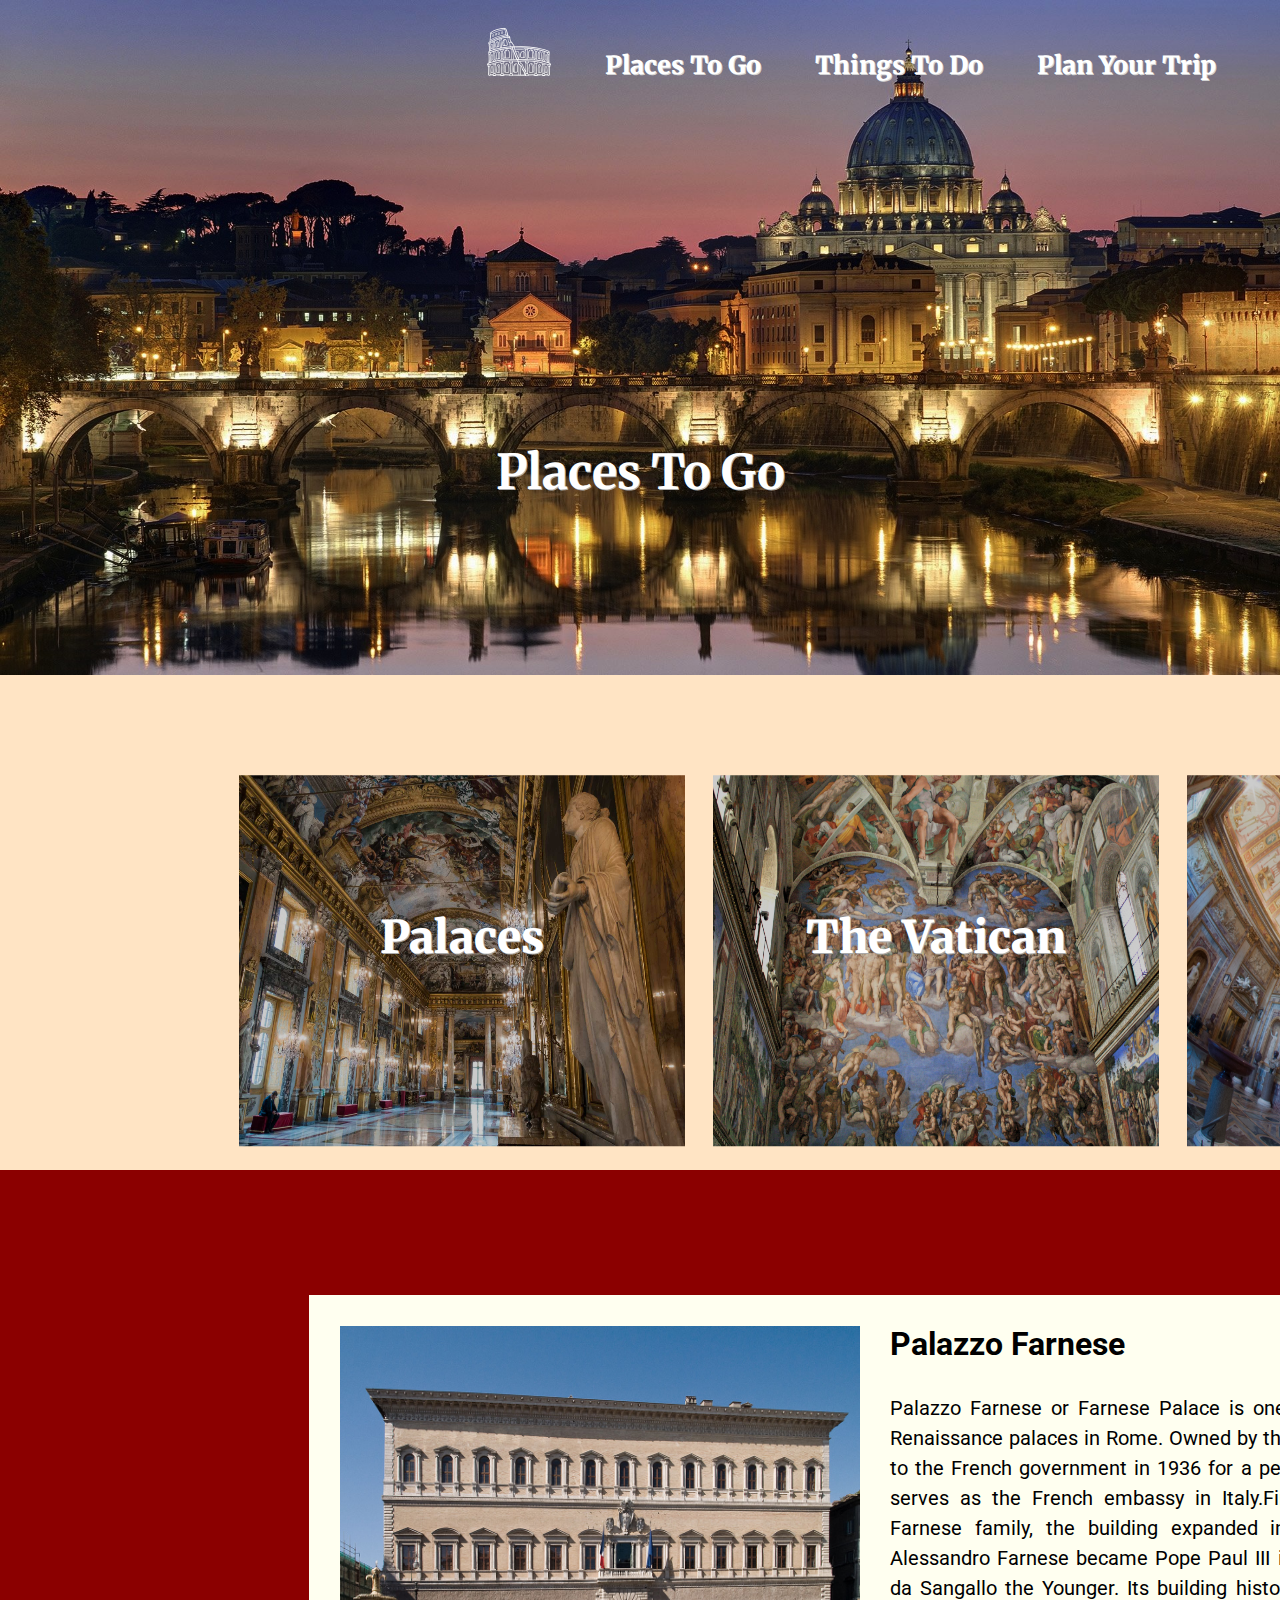
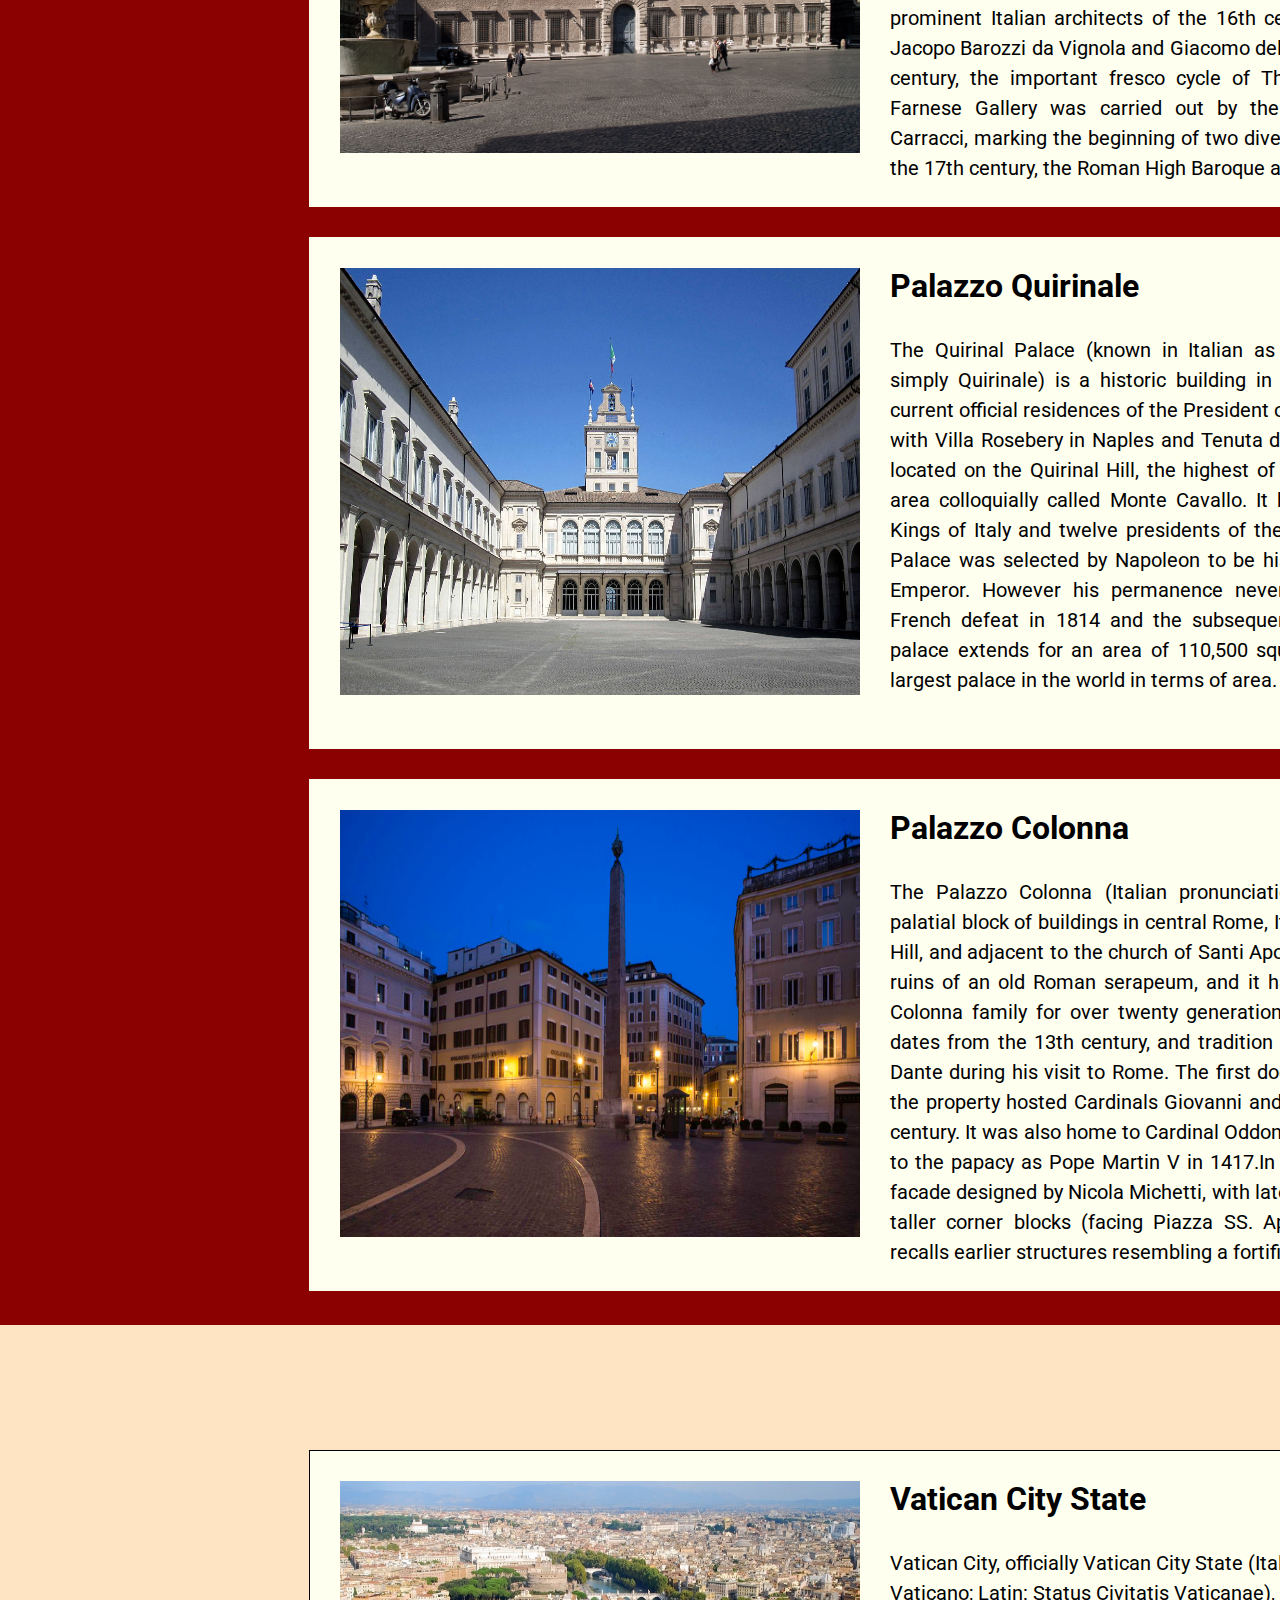
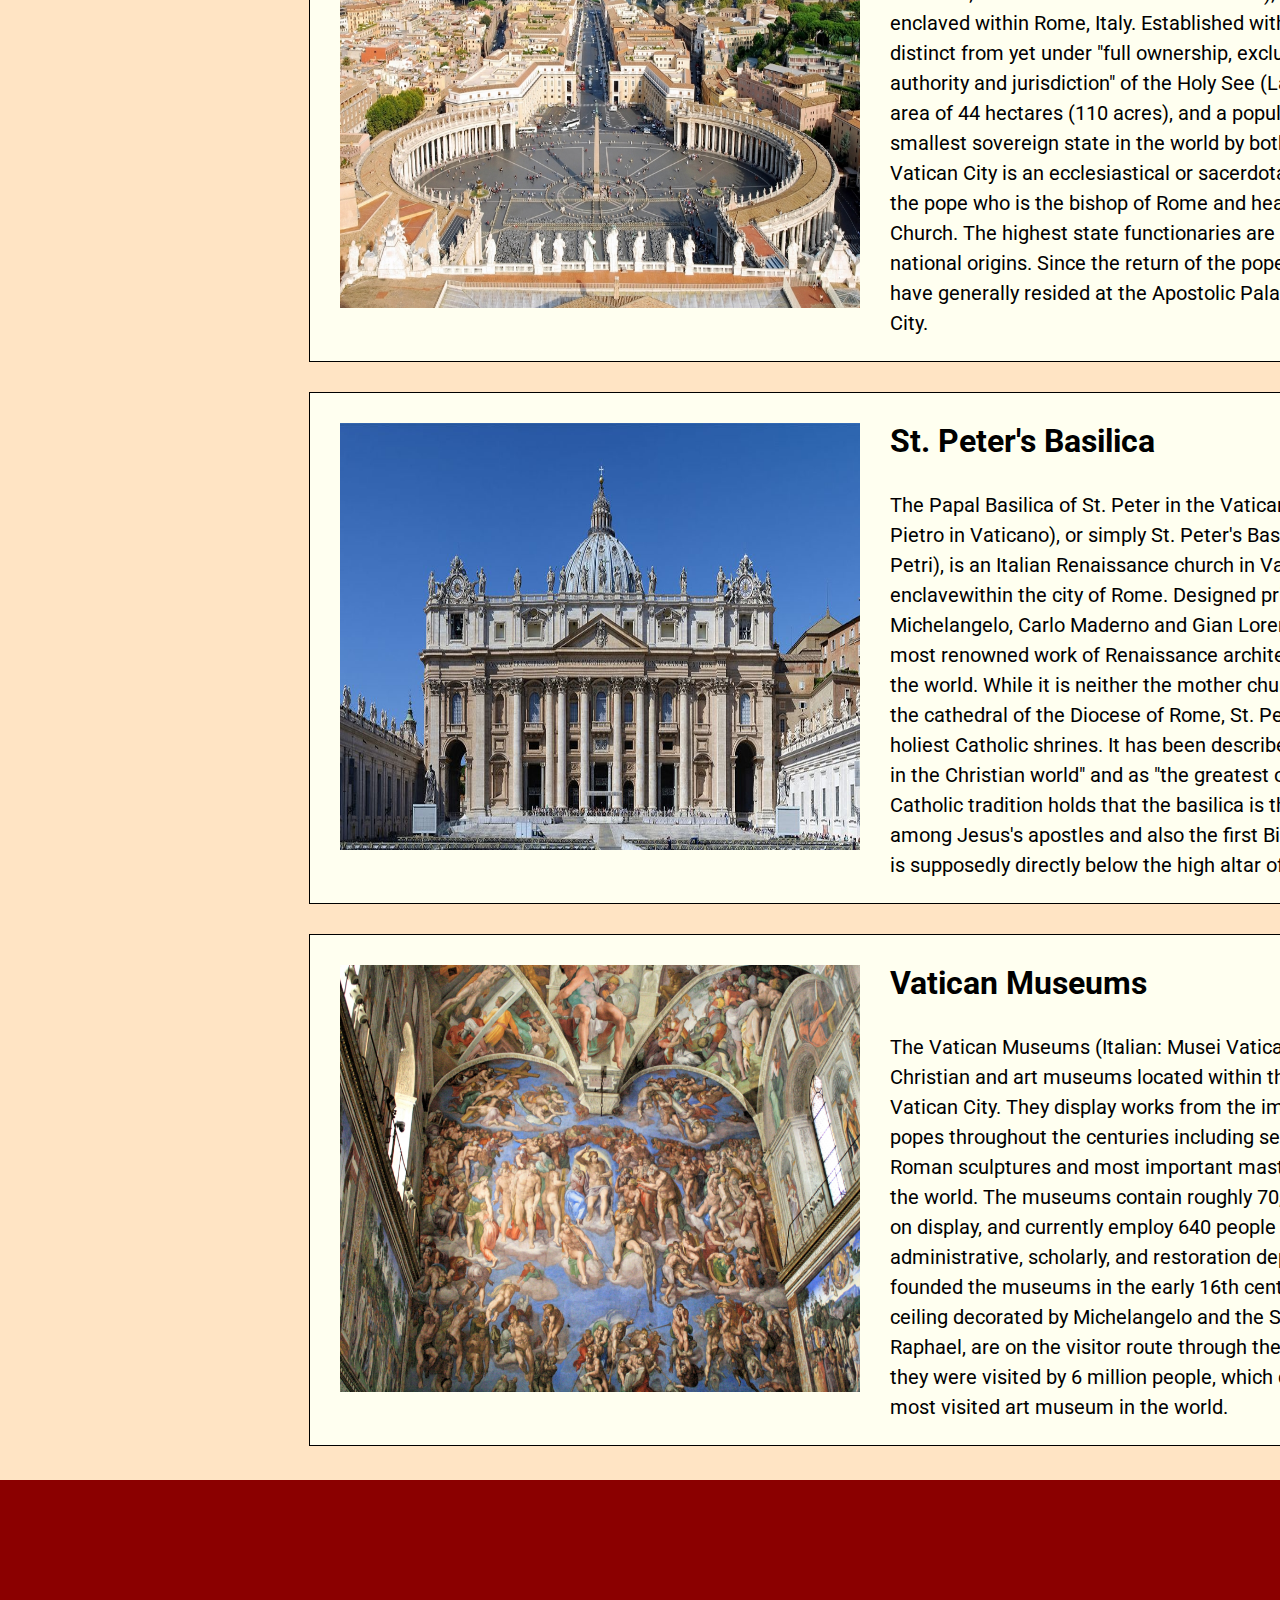
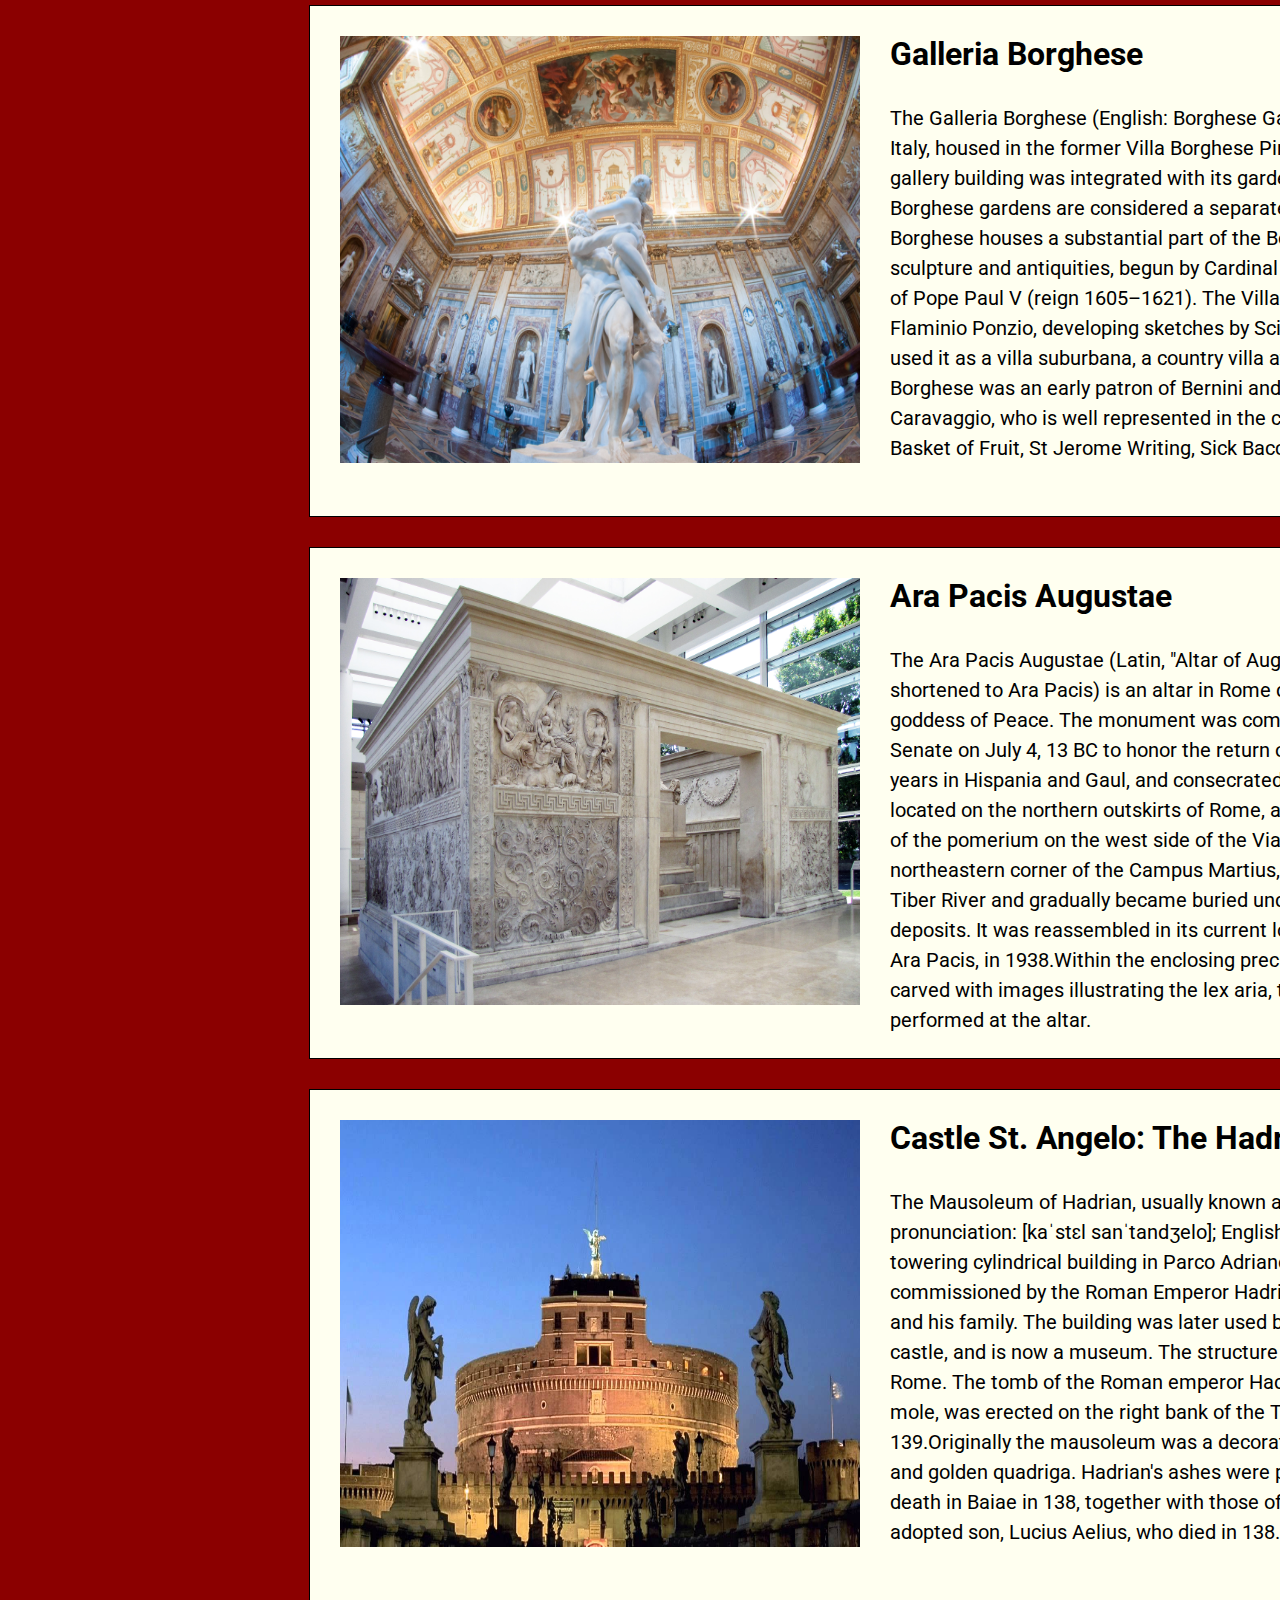
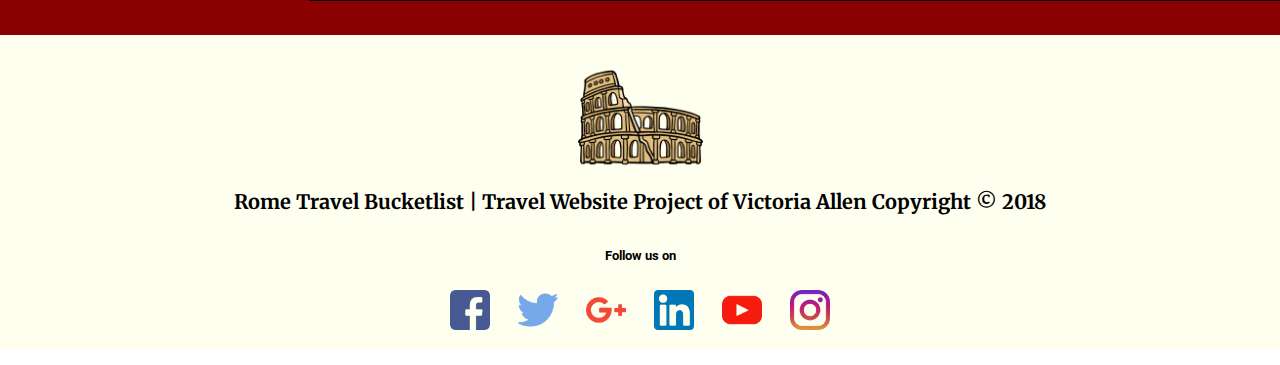
==== commit 5d495775: "Added link to icon on footer to home page" ====
--- a/placestogo.html
+++ b/placestogo.html
@@ -75,6 +75,7 @@
                             Farnese Gallery was carried out by the Bolognese painter Annibale Carracci, marking the
                             beginning of two divergent trends in painting during the 17th century, the Roman High
                             Baroque and Classicism.</p>
+                          
                 </div>
             </div>
 
@@ -92,6 +93,7 @@
                     never took place because of the French defeat in 1814 and the subsequent European Restoration.
                     
                     The palace extends for an area of 110,500 square metres and is the ninth-largest palace in the world in terms of area.</p>
+                    
                 </div>
             </div>
             
@@ -104,6 +106,7 @@
                     ruins of an old Roman serapeum, and it has belonged to the prominent Colonna family for over twenty generations.The first part of the palace dates from the 13th century, and tradition holds that the building hosted Dante during his
                     visit to Rome. The first documentary mention notes that the property hosted Cardinals Giovanni and Giacomo Colonna in
                     the 13th century. It was also home to Cardinal Oddone Colonna before he ascended to the papacy as Pope Martin V in 1417.In the 18th century, the long low facade designed by Nicola Michetti, with later additions by Paolo Posi with taller corner blocks (facing Piazza SS. Apostoli), was constructed and recalls earlier structures resembling a fortification.</p>
+                    
                 </div>
             </div>
         </div>
@@ -124,6 +127,7 @@
                     is the bishop of Rome and head of the Roman Catholic Church. The highest state functionaries are all Catholic clergy of
                     various national origins. Since the return of the popes from Avignon in 1377, they have generally resided at the
                     Apostolic Palace within what is now Vatican City.</p>
+                    
                 </div>
             </div>
 
@@ -138,6 +142,7 @@
                     Catholic shrines. It has been described as "holding a unique position in the Christian world" and as "the greatest of
                     all churches of Christendom". Catholic tradition holds that the basilica is the burial site of St. Peter, chief among Jesus's apostles and also the
                     first Bishop of Rome. St. Peter's tomb is supposedly directly below the high altar of the basilica.</p>
+                    
                 </div>
             </div>
 
@@ -151,6 +156,7 @@
                     the world. The museums contain roughly 70,000 works, of which 20,000 are on display, and currently employ 640 people
                     who work in 40 different administrative, scholarly, and restoration departments. Pope Julius II founded the museums in the early 16th century. The Sistine Chapel, with its ceiling decorated by
                     Michelangelo and the Stanze di Raffaello decorated by Raphael, are on the visitor route through the Vatican Museums.In 2017, they were visited by 6 million people, which combined makes it the 4th most visited art museum in the world.</p>
+                    
                 </div>
             </div>
         </div>
@@ -169,6 +175,7 @@
                     1605–1621). The Villa was built by the architect Flaminio Ponzio, developing sketches by Scipione Borghese himself, who
                     used it as a villa suburbana, a country villa at the edge of Rome.Scipione Borghese was an early patron of Bernini and an avid collector of works by Caravaggio, who is well represented
                     in the collection by his Boy with a Basket of Fruit, St Jerome Writing, Sick Bacchus and others. </p>
+                   
                 </div>
             </div>
 
@@ -184,6 +191,7 @@
                     River and gradually became buried under 4 metres (13 ft) of silt deposits. It was reassembled in its current location,
                     now the Museum of the Ara Pacis, in 1938.Within the enclosing precinct walls, the altar itself was carved with images illustrating the lex aria, the law
                     governing the ritual performed at the altar.</p>
+                    
                 </div>
             </div>
 
@@ -198,7 +206,8 @@
                 The tomb of the Roman emperor Hadrian, also called Hadrian's mole, was erected on the right bank of the Tiber,
                 between AD 134 and 139.Originally the mausoleum was a decorated cylinder, with a garden top and golden quadriga.
                 Hadrian's ashes were placed here a year after his death in Baiae in 138, together with those of his wife Sabina, and his
-                first adopted son, Lucius Aelius, who died in 138. </p>
+                first adopted son, Lucius Aelius, who died in 138.  </p>
+                
                 </div>
             </div>
 
@@ -208,7 +217,7 @@
 
     <footer>
         <div class="container-footer">
-            <img src="img/footer.png" alt="">
+           <a href="index.html"><img src="img/footer.png" alt=""></a>
             <h4>Rome Travel Bucketlist | Travel Website Project of Victoria Allen Copyright &copy; 2018</h4><br>
             <div class="footer-social">
                 <h5>Follow us on</h5><br>   
--- a/style.css
+++ b/style.css
@@ -638,7 +638,7 @@
 
 .destinations
 {
-    height: 125vh;
+    height: 130vh;
     width:100%;
     background-color: bisque;
 }
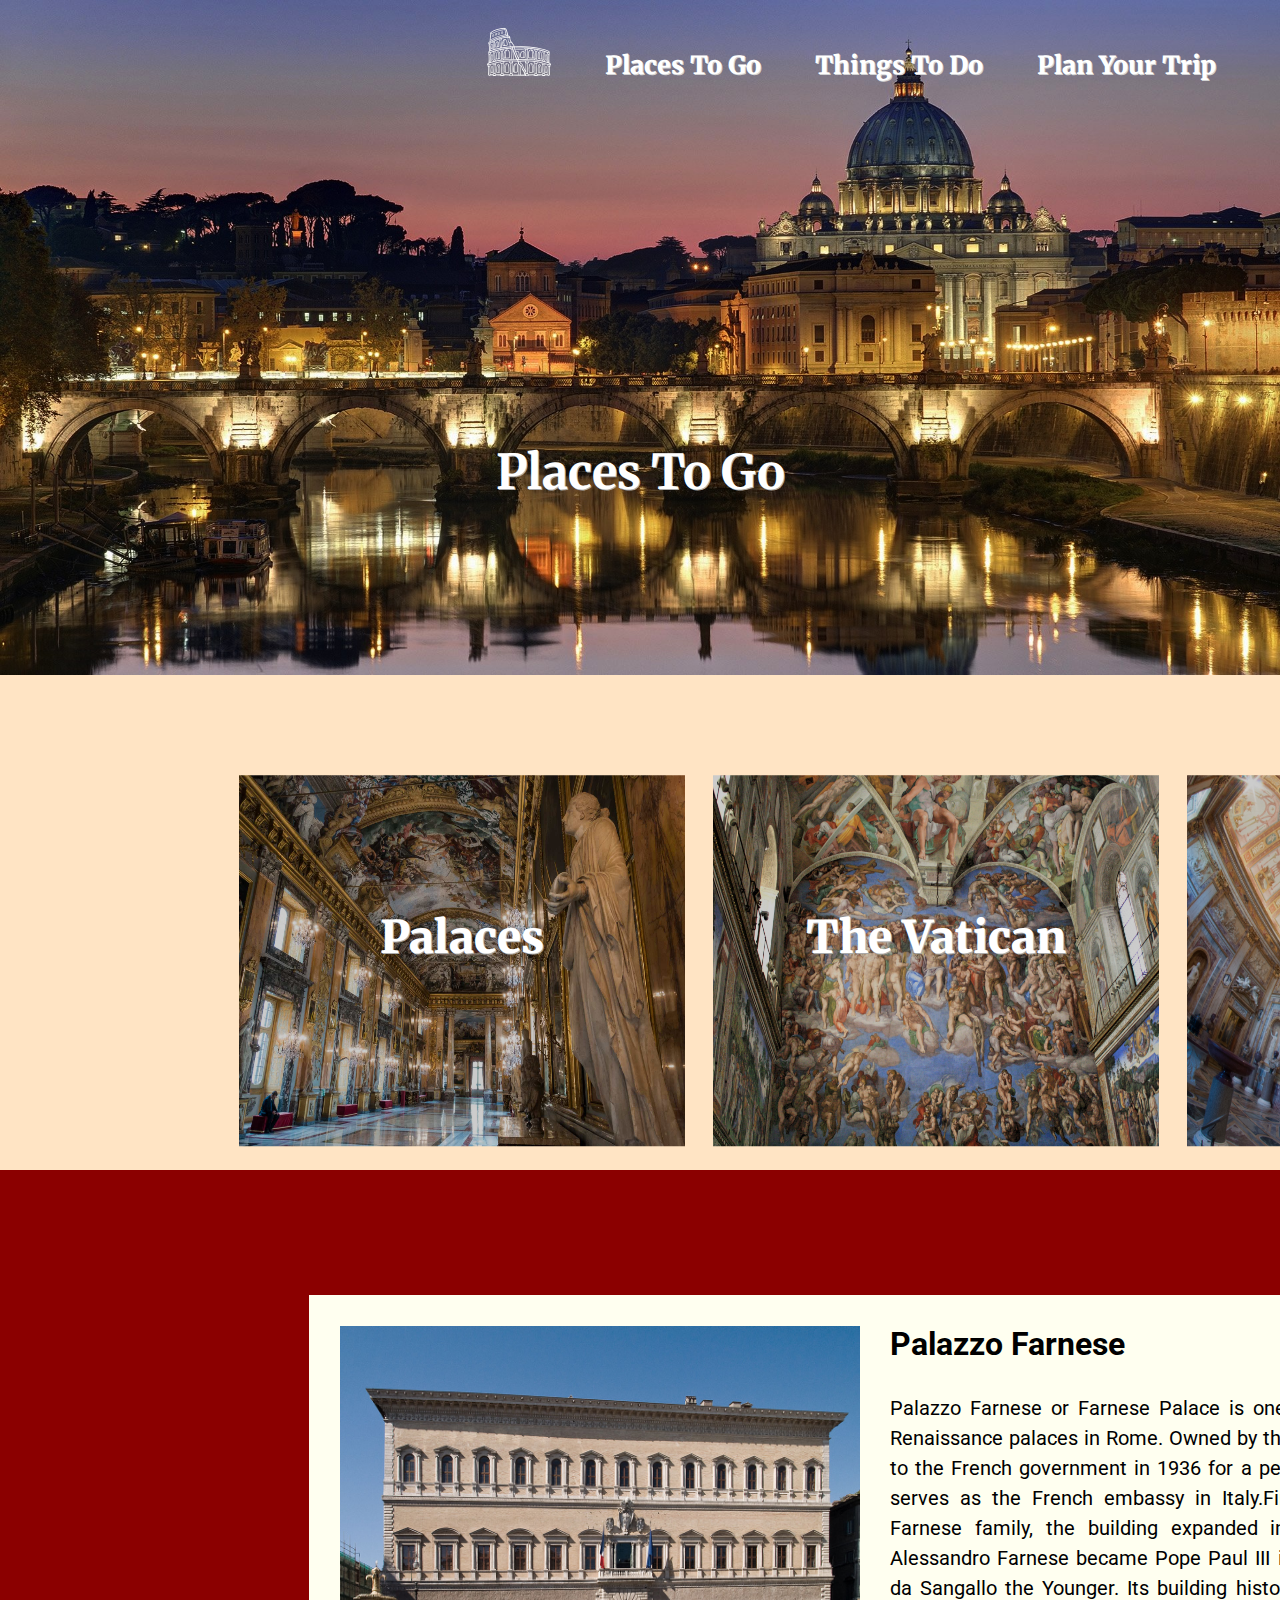
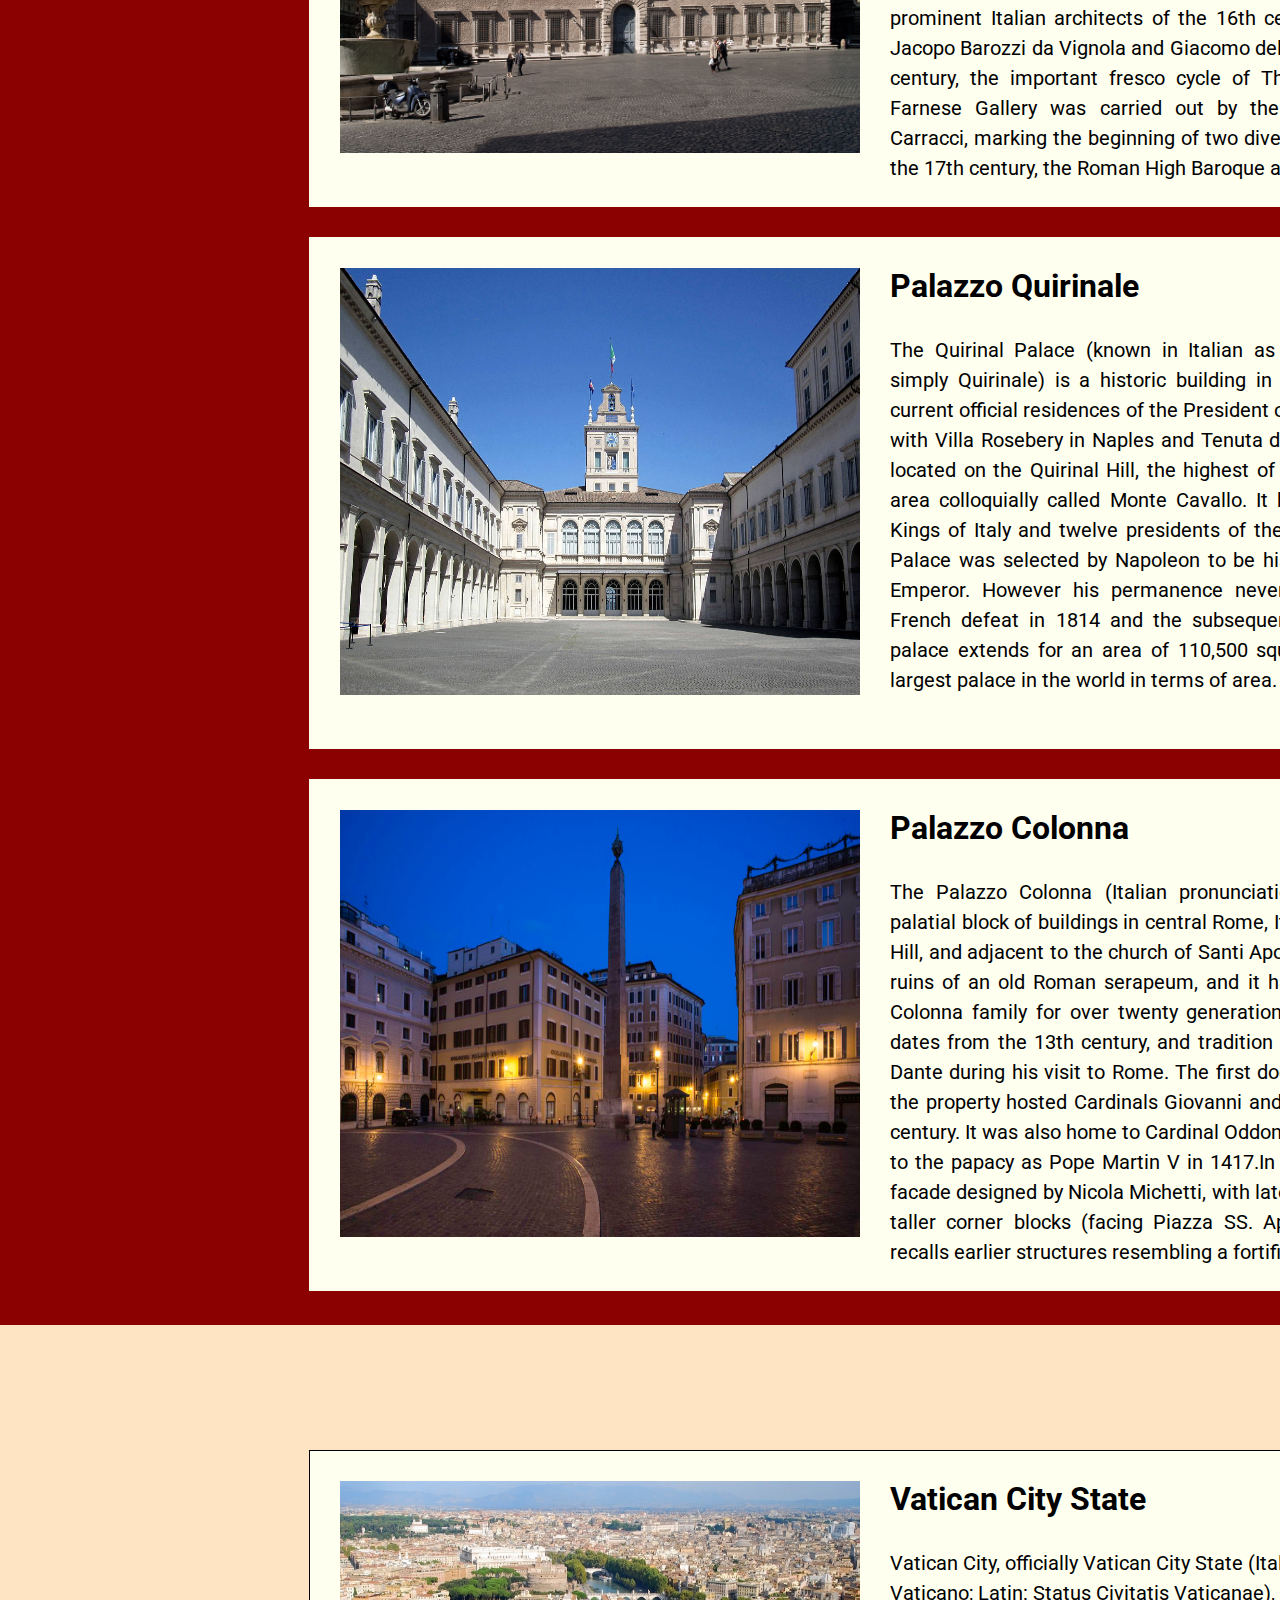
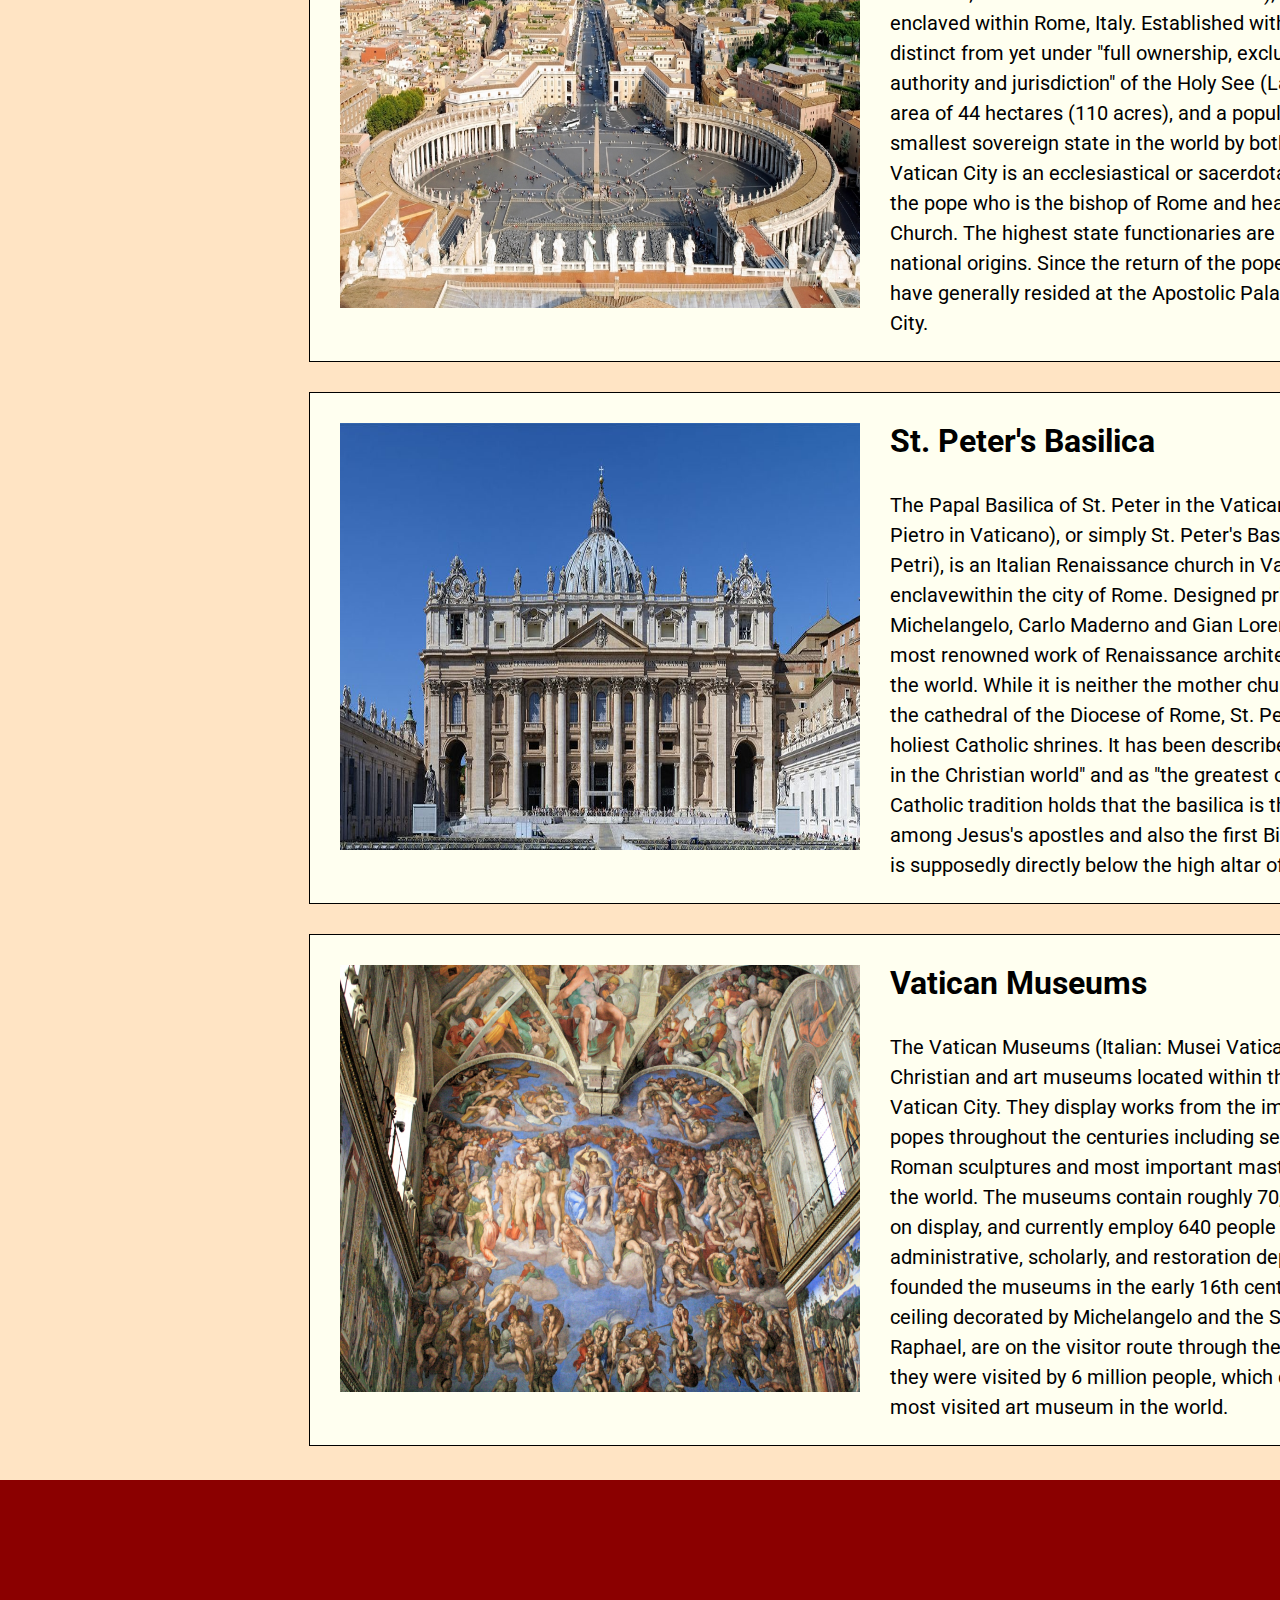
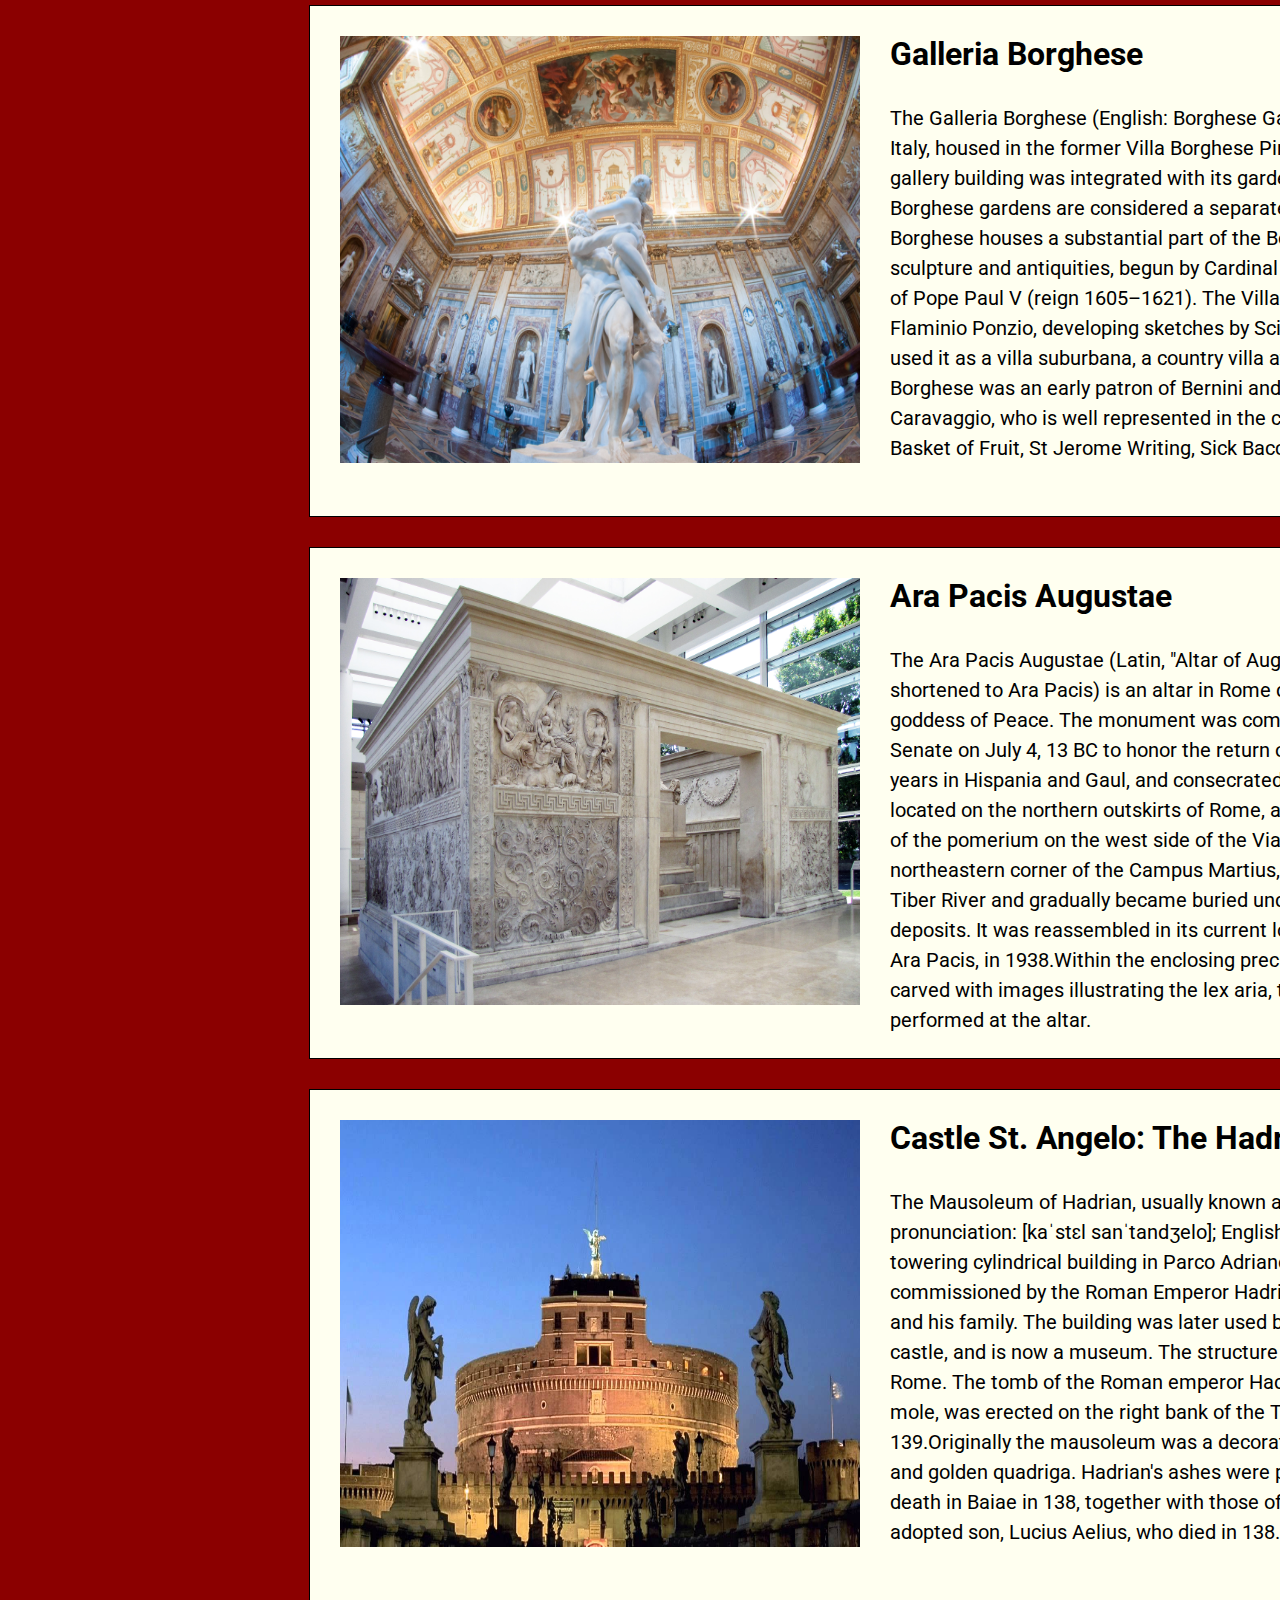
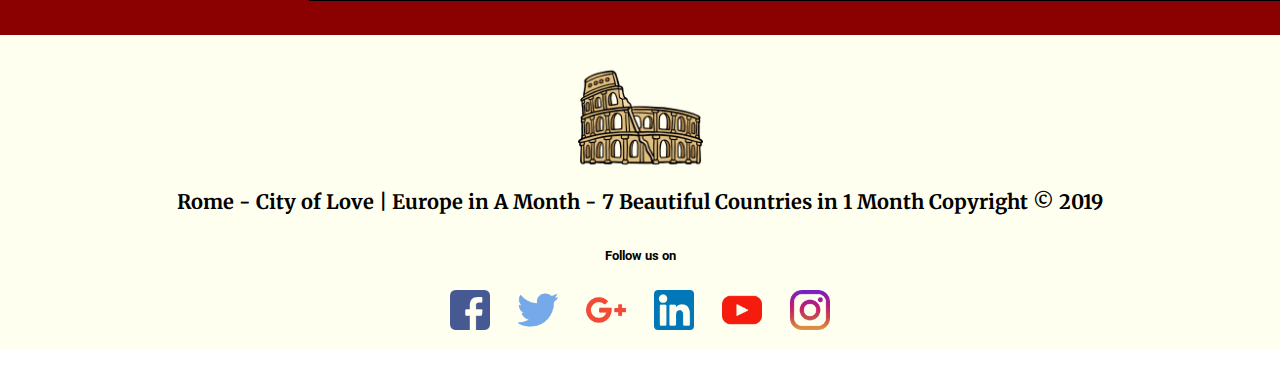
==== commit adfc1024: "Changed footer description for all pages" ====
--- a/placestogo.html
+++ b/placestogo.html
@@ -218,7 +218,8 @@
     <footer>
         <div class="container-footer">
            <a href="index.html"><img src="img/footer.png" alt=""></a>
-            <h4>Rome Travel Bucketlist | Travel Website Project of Victoria Allen Copyright &copy; 2018</h4><br>
+            <h4>Rome - City of Love | Europe in A Month - 7 Beautiful Countries in 1 Month Copyright &copy; 2019</h4>
+            <br>
             <div class="footer-social">
                 <h5>Follow us on</h5><br>   
                 <ul>
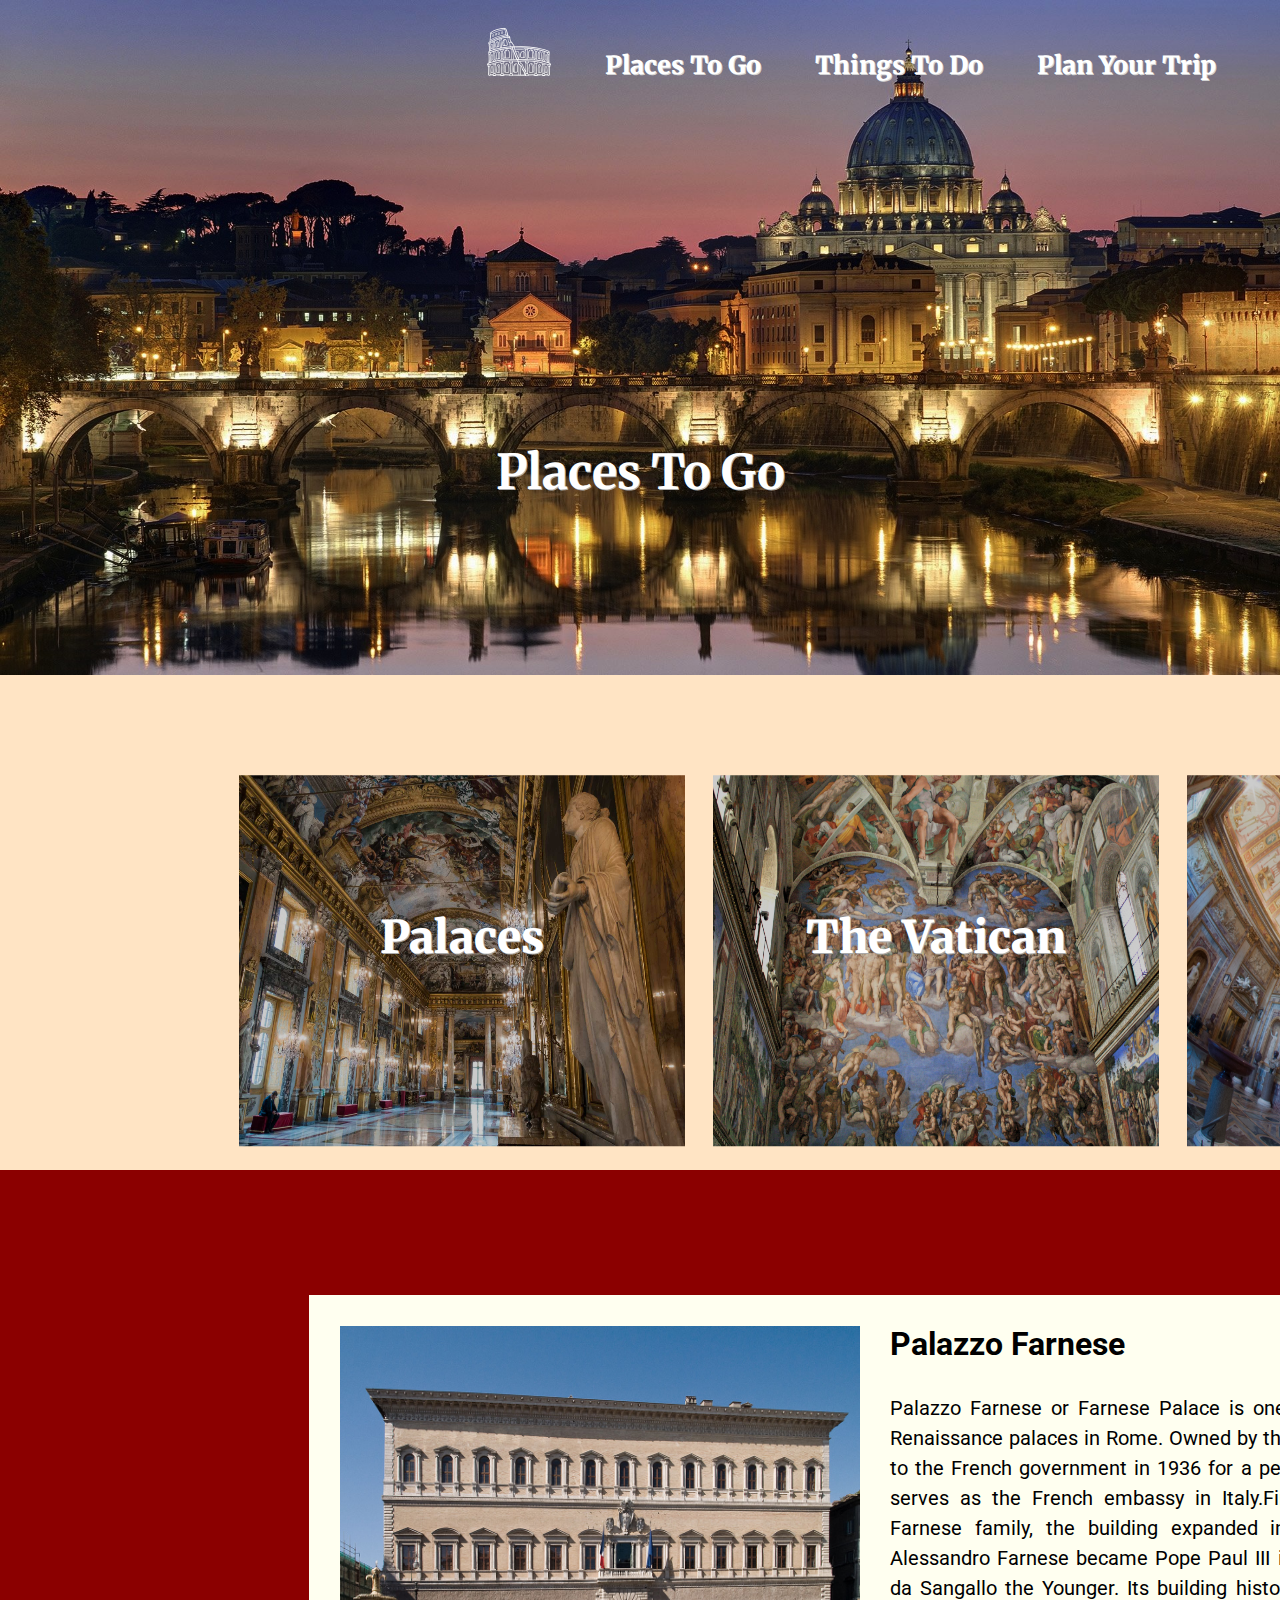
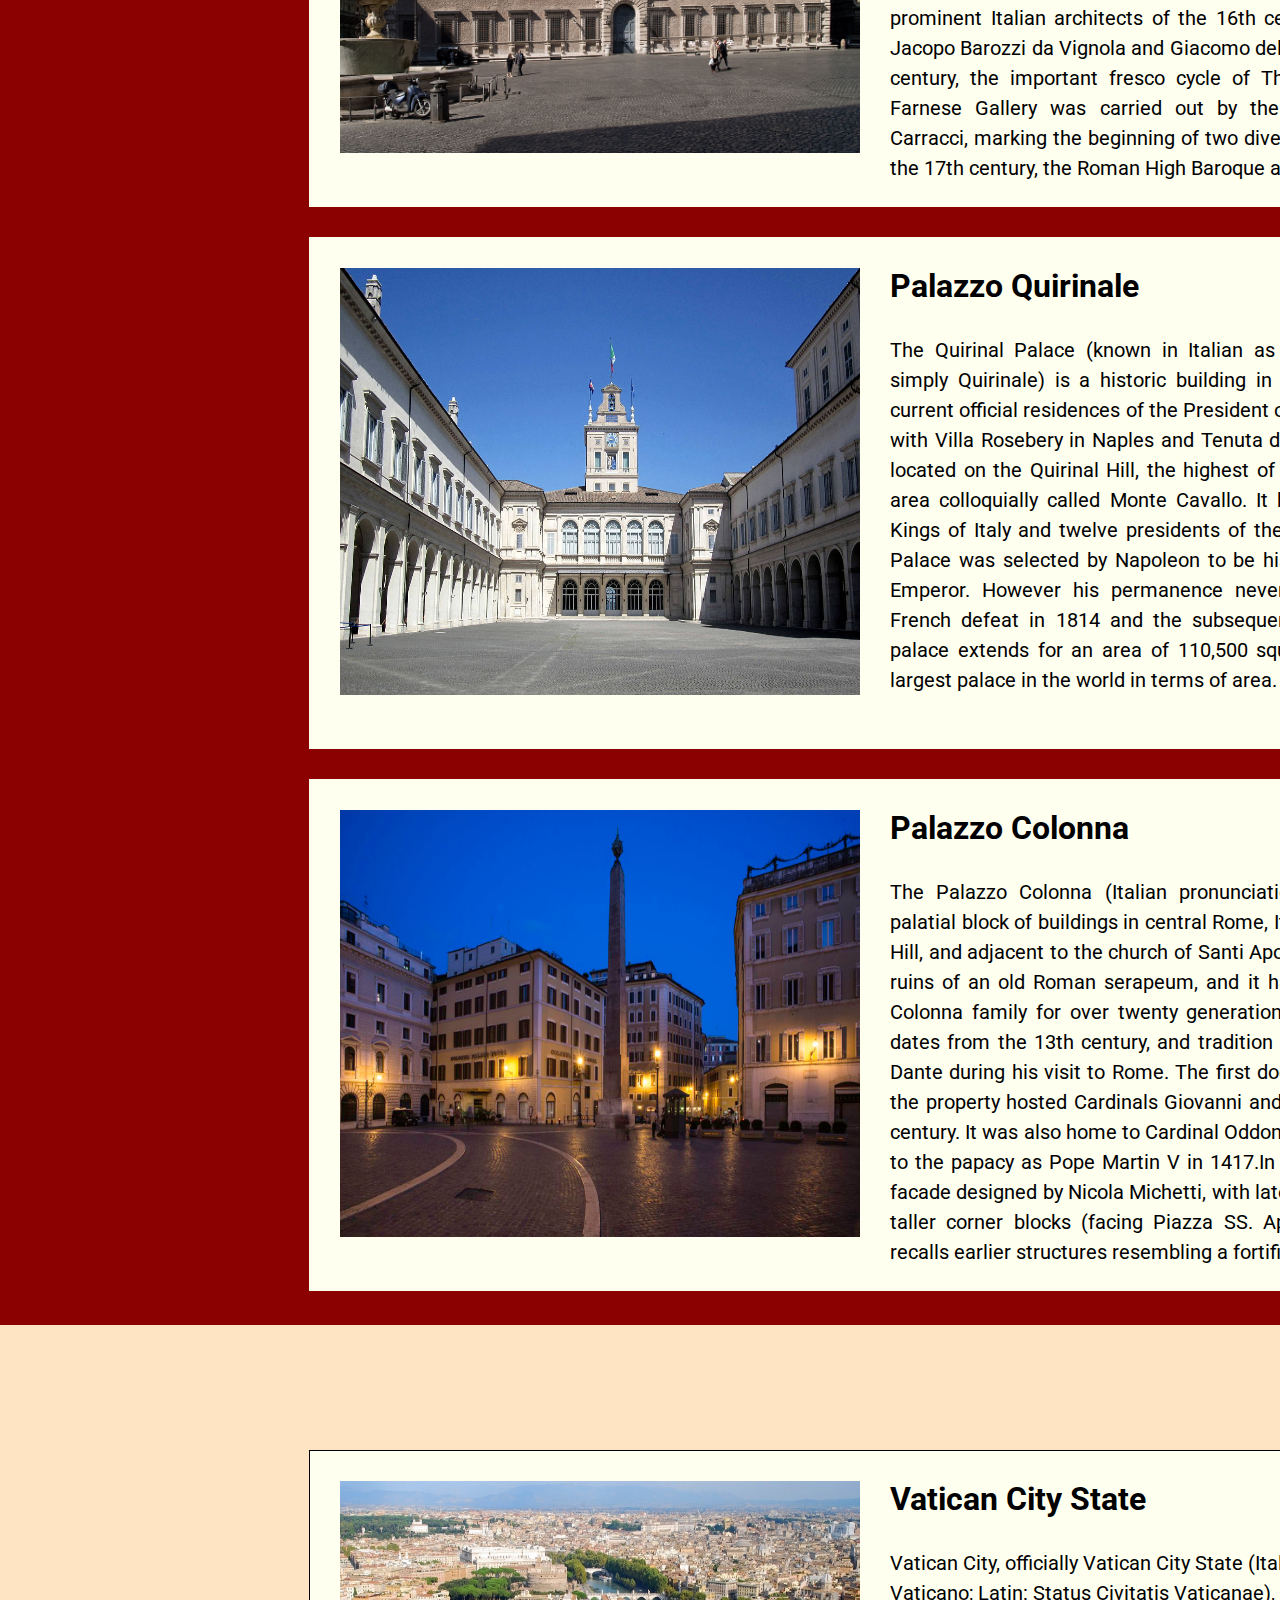
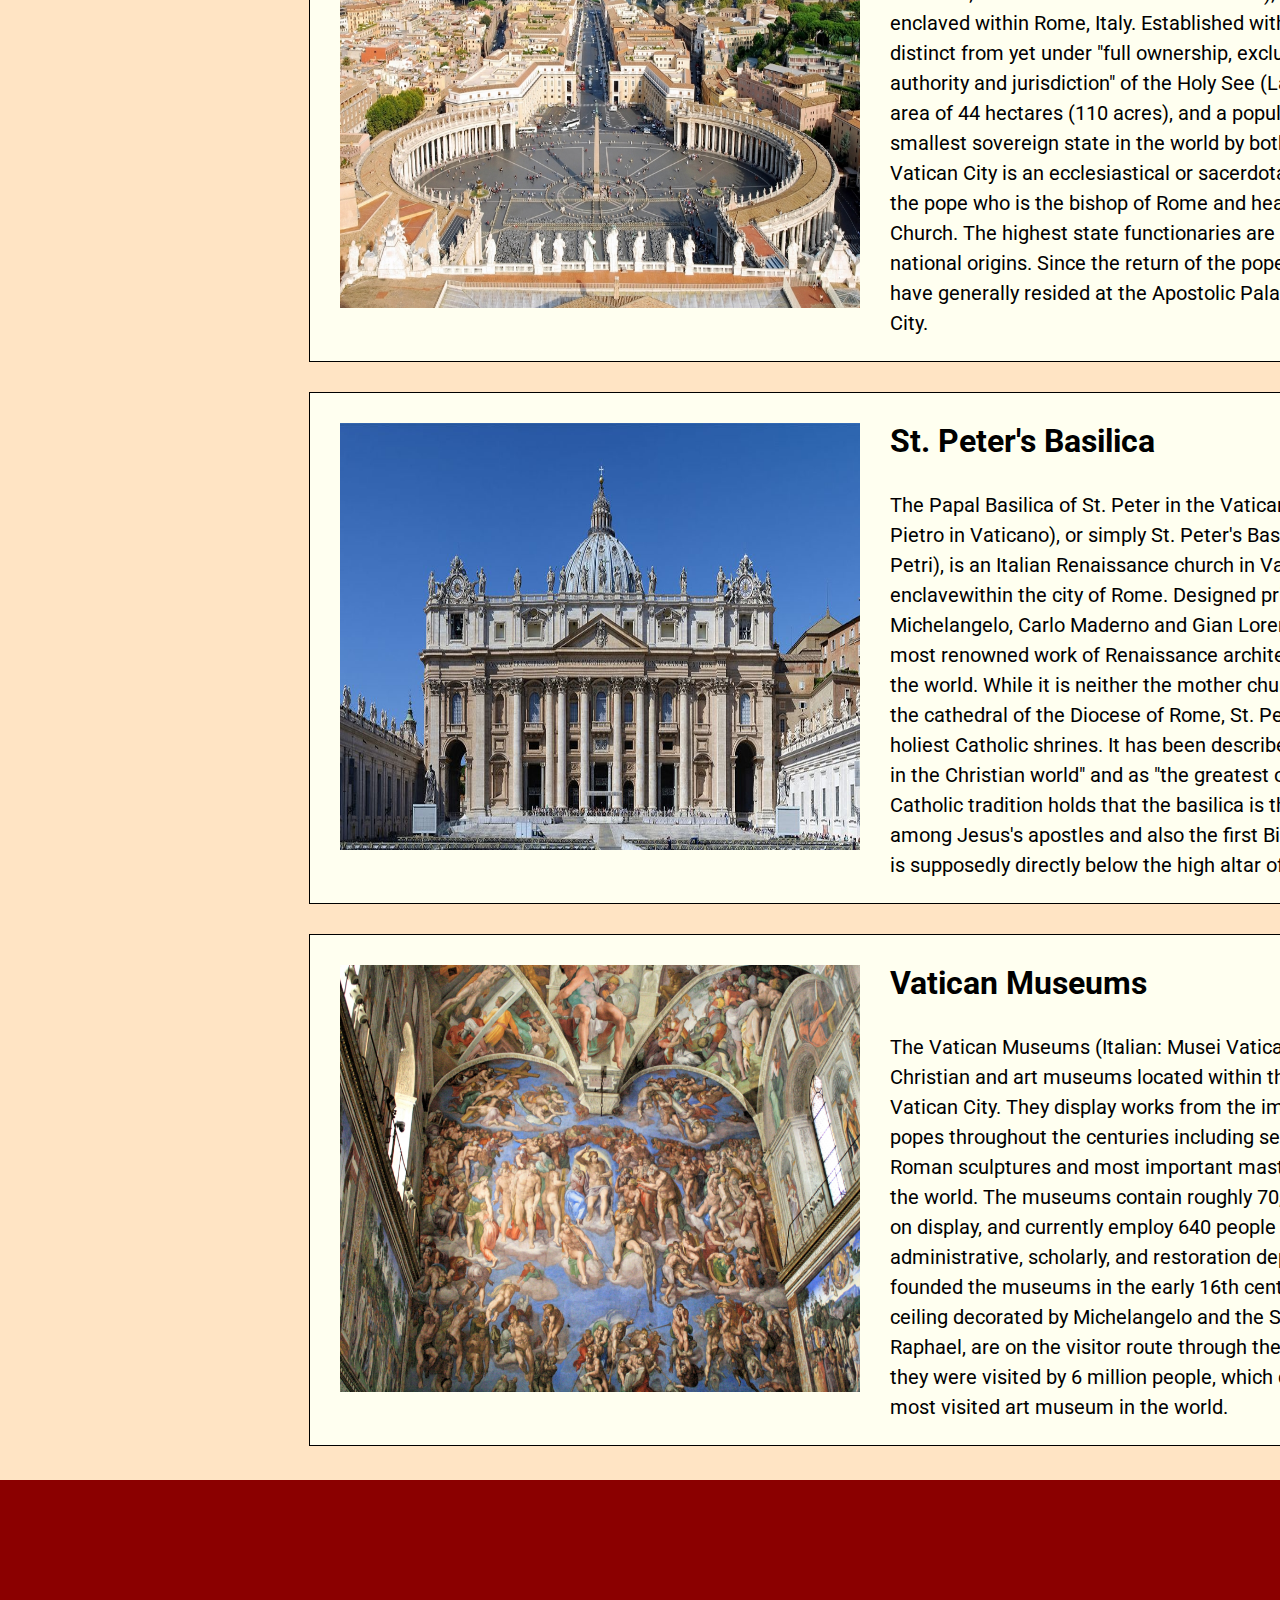
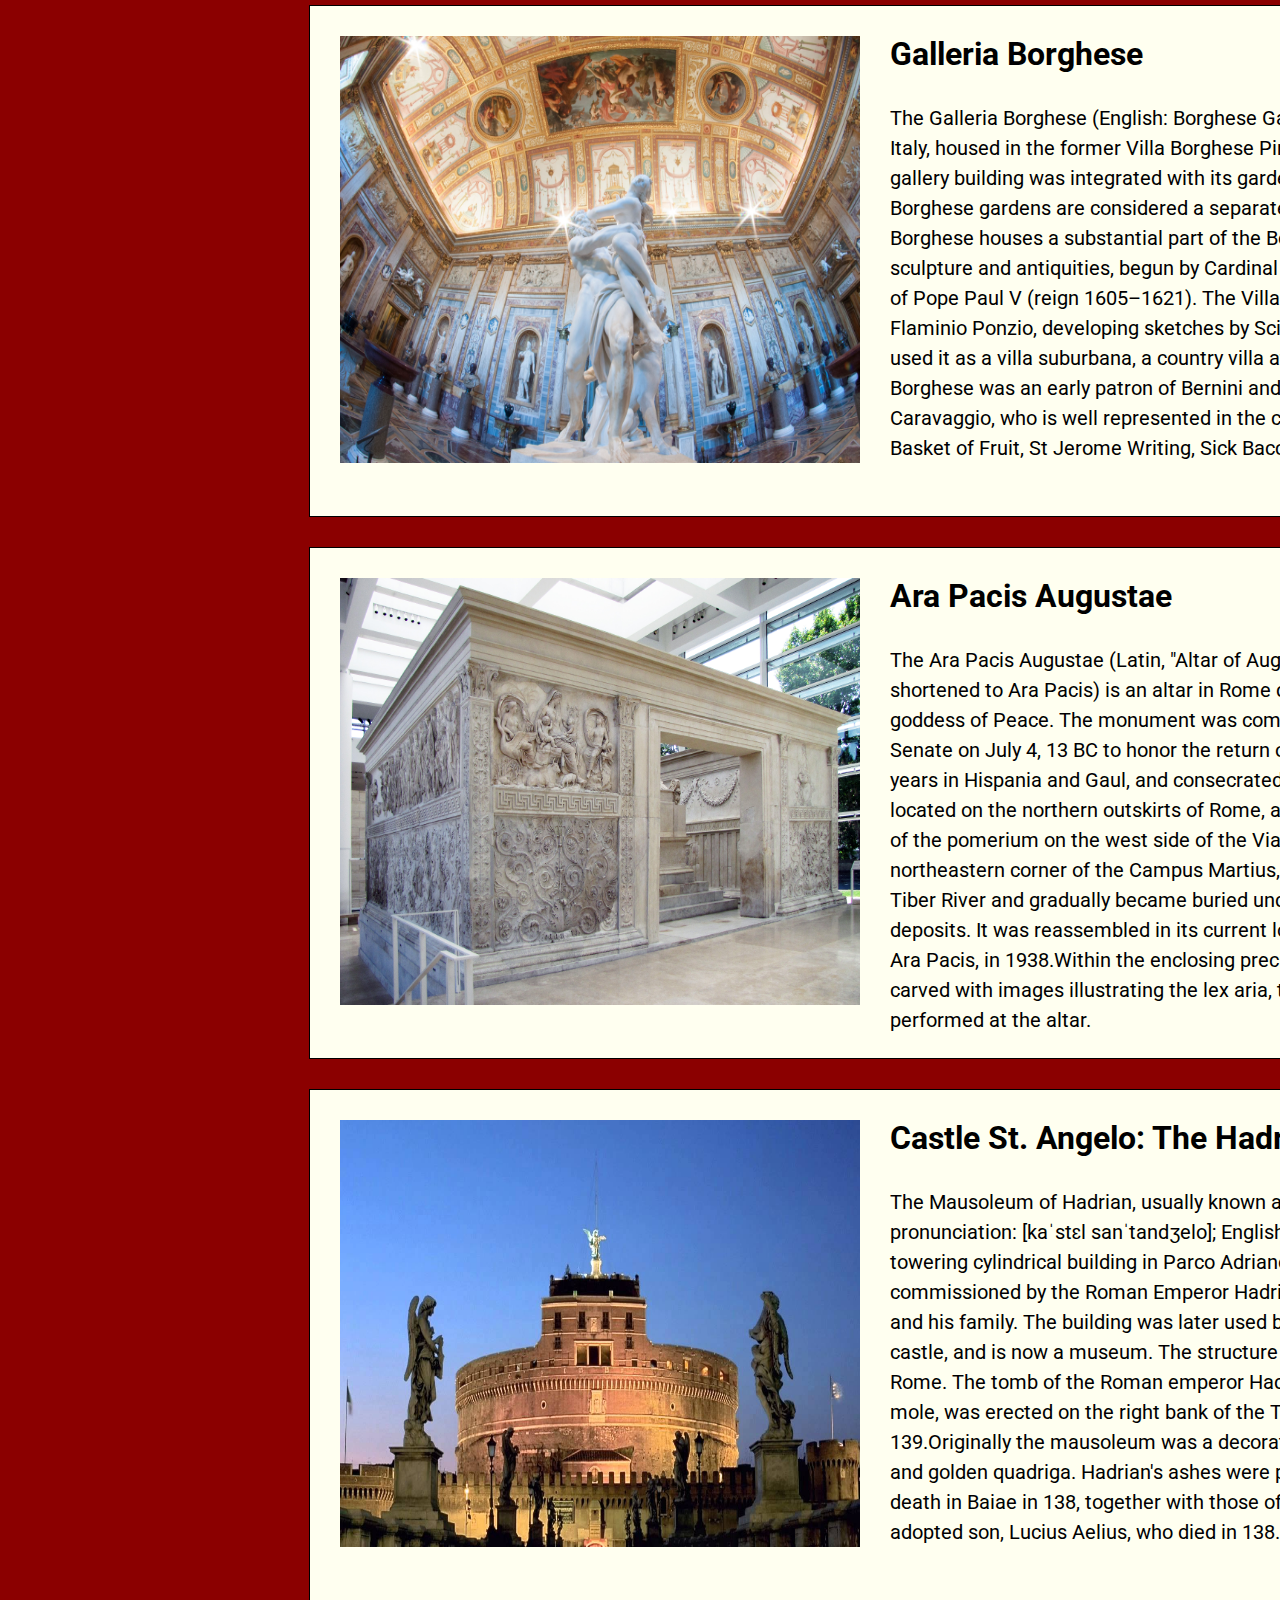
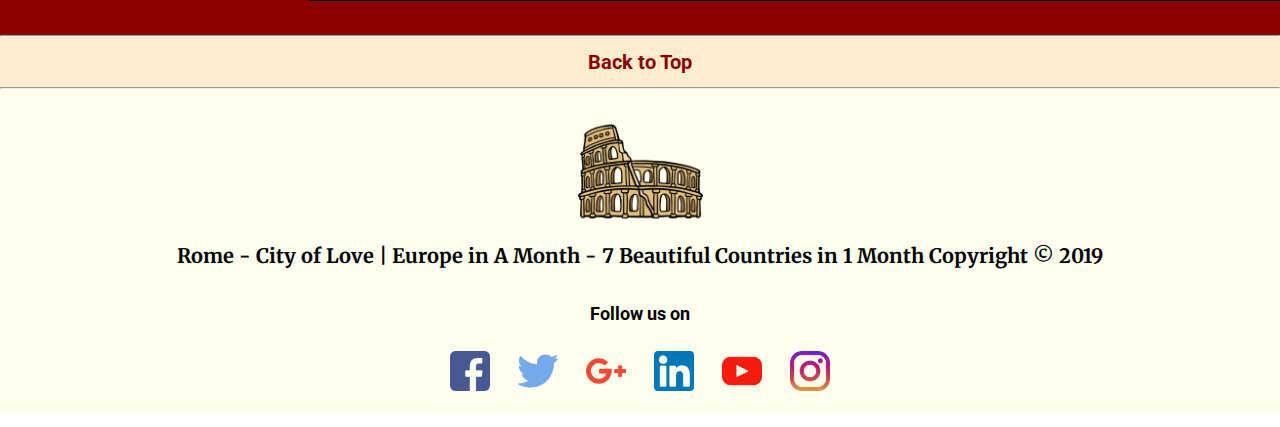
==== commit 06183883: "Added 'back to top' on footer" ====
--- a/placestogo.html
+++ b/placestogo.html
@@ -7,14 +7,14 @@
     <link href="https://fonts.googleapis.com/css?family=Merriweather|Roboto" rel="stylesheet">
     <link rel="icon" href="img/logo.png">
     <link rel="stylesheet" href="style.css">
-    <title>Rome, Italy | Travel Website</title>
+    <title>Rome, Italy | Europe in A Month - 10 Beautiful Countries in 1 Month</title>
 </head>
 <body>
 <header class="header-container">
     <div class="image-wrap">
         <img src="img/placestogo.jpg" alt="">
     </div>
-    <div class="nav-bar">
+    <div id="navbar" class="nav-bar">
         <nav class="navlink">
             <ul>
                 <li><a href="index.html"><img src="img/colosseum.png" alt=""></a></li>
@@ -216,6 +216,9 @@
     </section>
 
     <footer>
+        <div class="top"><a href="#navbar">
+                <hr><p>Back to Top</p><hr>
+            </a></div>
         <div class="container-footer">
            <a href="index.html"><img src="img/footer.png" alt=""></a>
             <h4>Rome - City of Love | Europe in A Month - 7 Beautiful Countries in 1 Month Copyright &copy; 2019</h4>
--- a/style.css
+++ b/style.css
@@ -521,7 +521,7 @@
 
 footer
 {
-    height: 35vh;
+    height: 42vh;
     width:100%;
     background: ivory;
 }
@@ -543,6 +543,7 @@
 {
     font-family: 'Merriweather', serif;
     font-size: 20px;
+    color: black;
 }
 
 .footer-social
@@ -554,6 +555,32 @@
 {
     height: 40px;
     width: auto;
+}
+
+.footer-social h5 {
+    font-family: 'Roboto', sans-serif; 
+    font-size: 18px;
+}
+.top {
+    background-color: blanchedalmond;
+}
+
+.top a {
+    text-decoration: none;
+    color: inherit;
+}
+
+.top p {
+    text-align: center;
+    font-family: 'Roboto', sans-serif;
+    font-size: 20px;
+    font-weight: bolder;
+    color: darkred;
+    padding: 10px;
+}
+
+.top hr {
+    color: darkred;
 }
 
 /* Places To Go Page*/
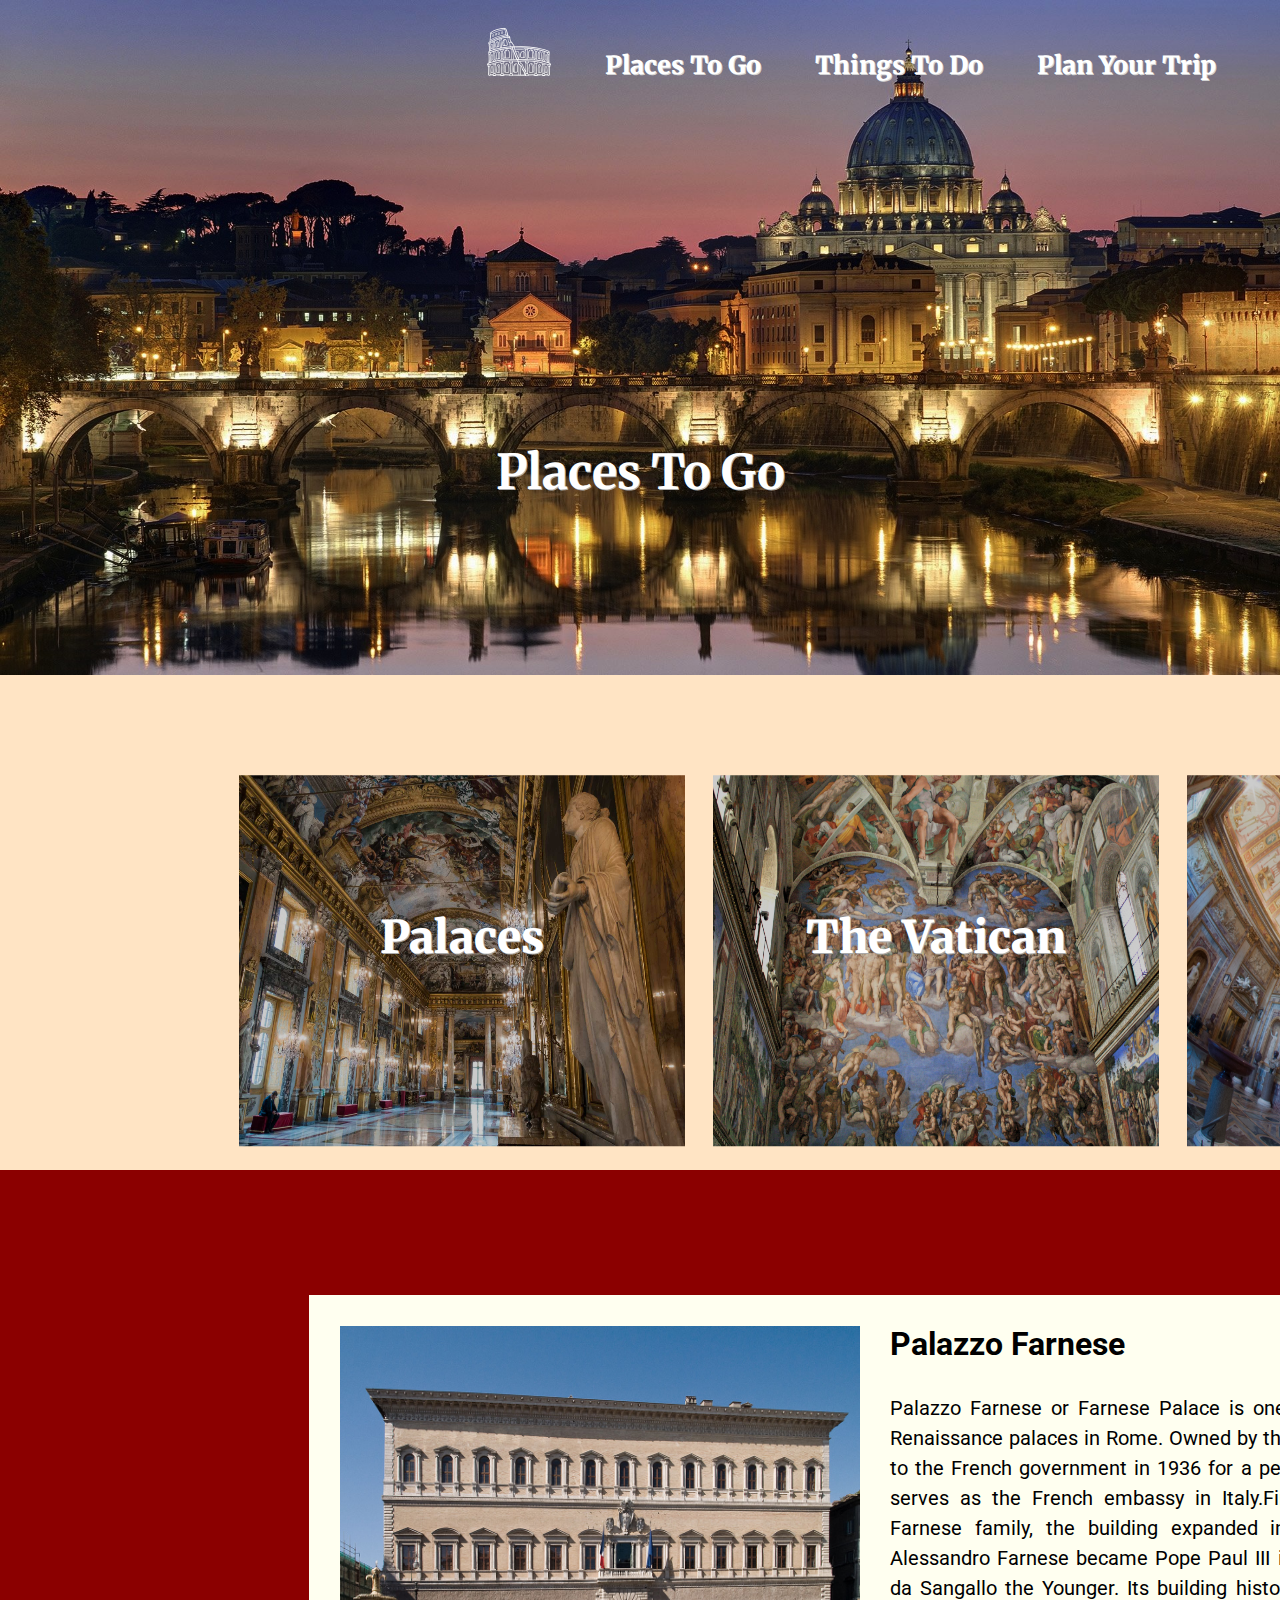
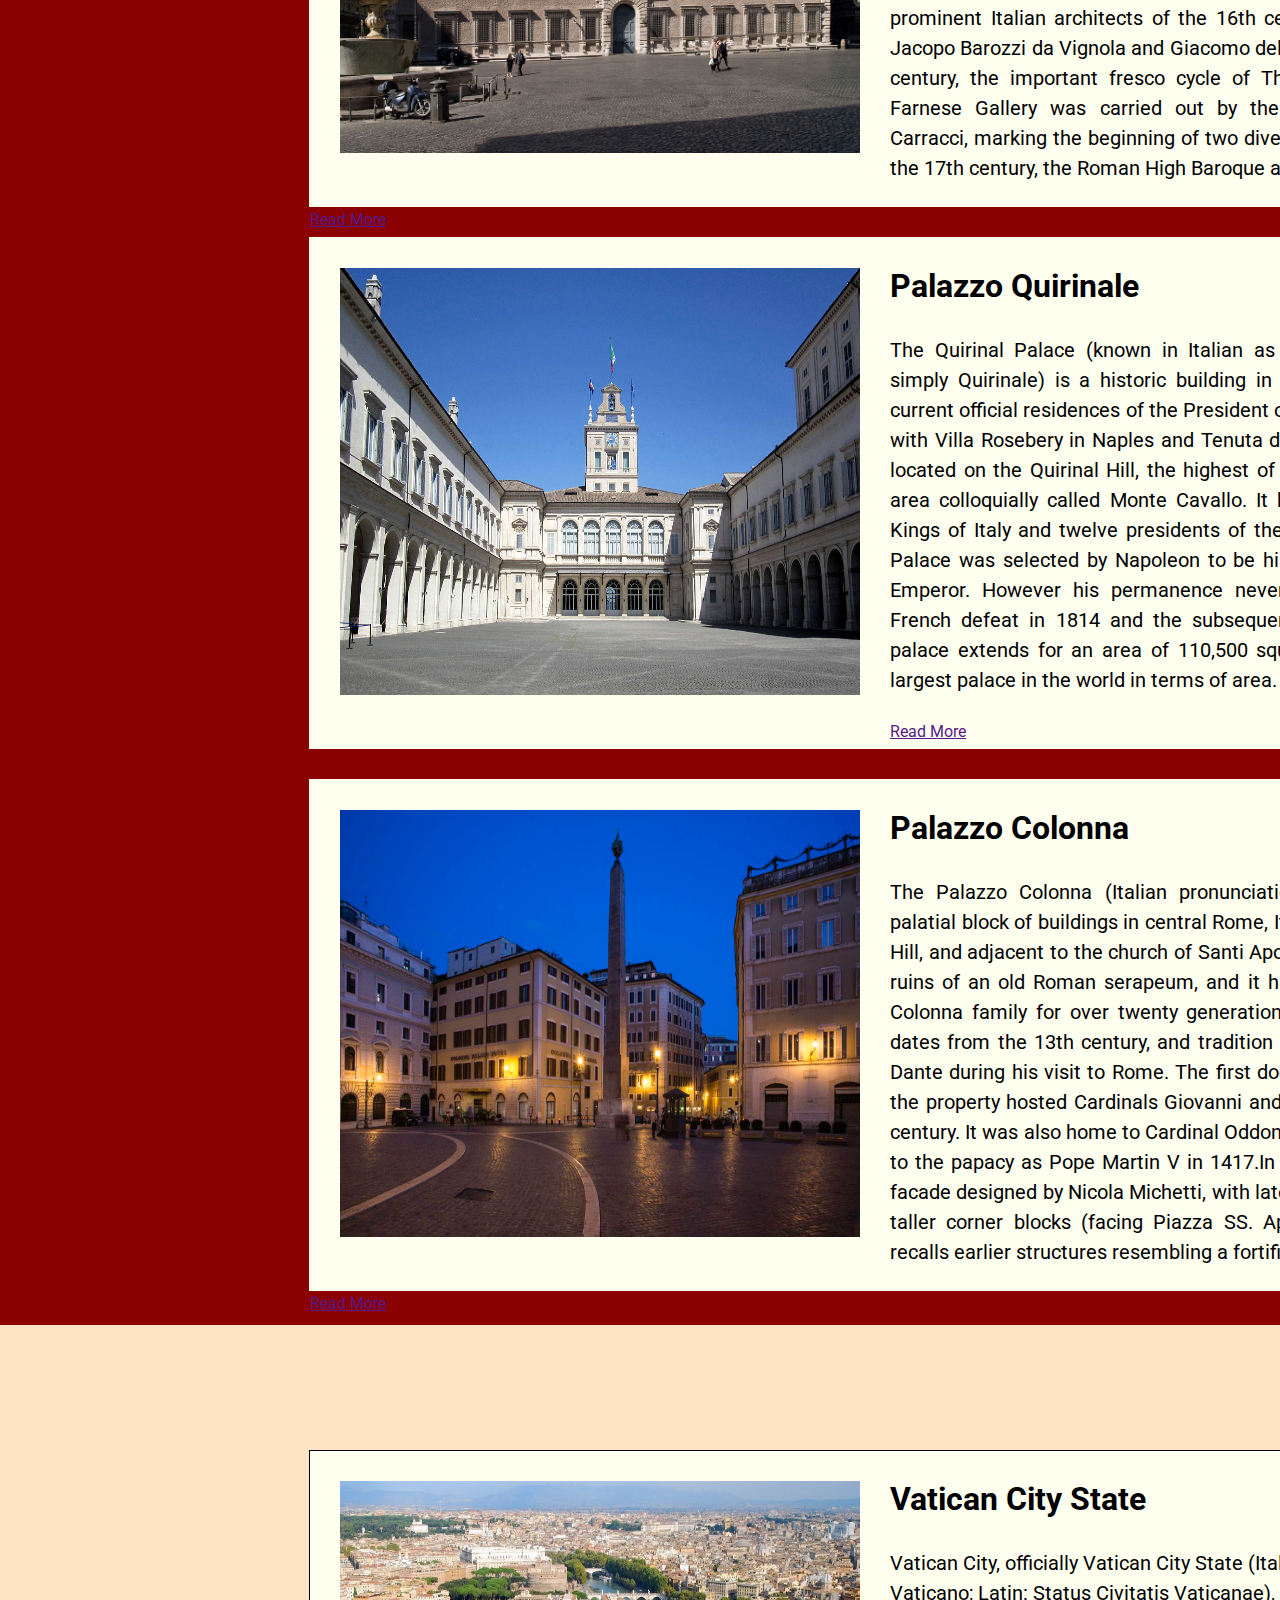
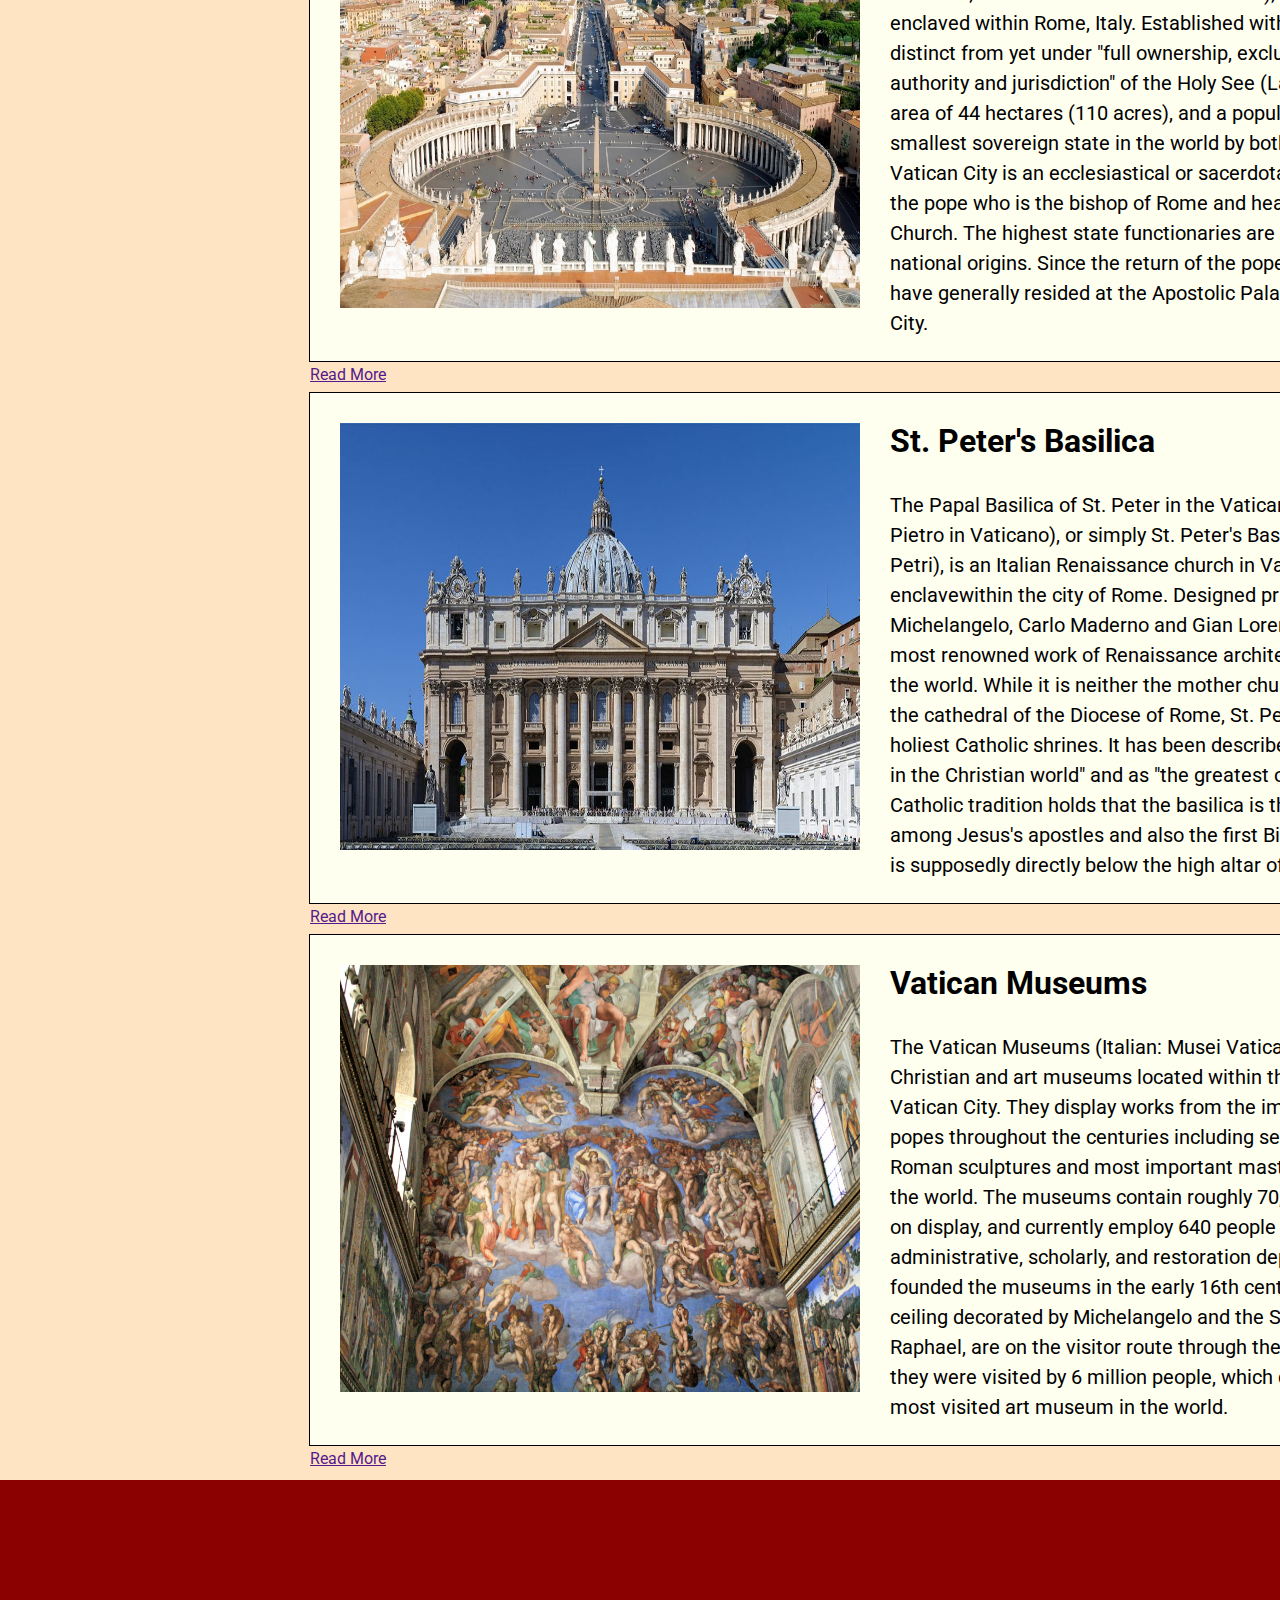
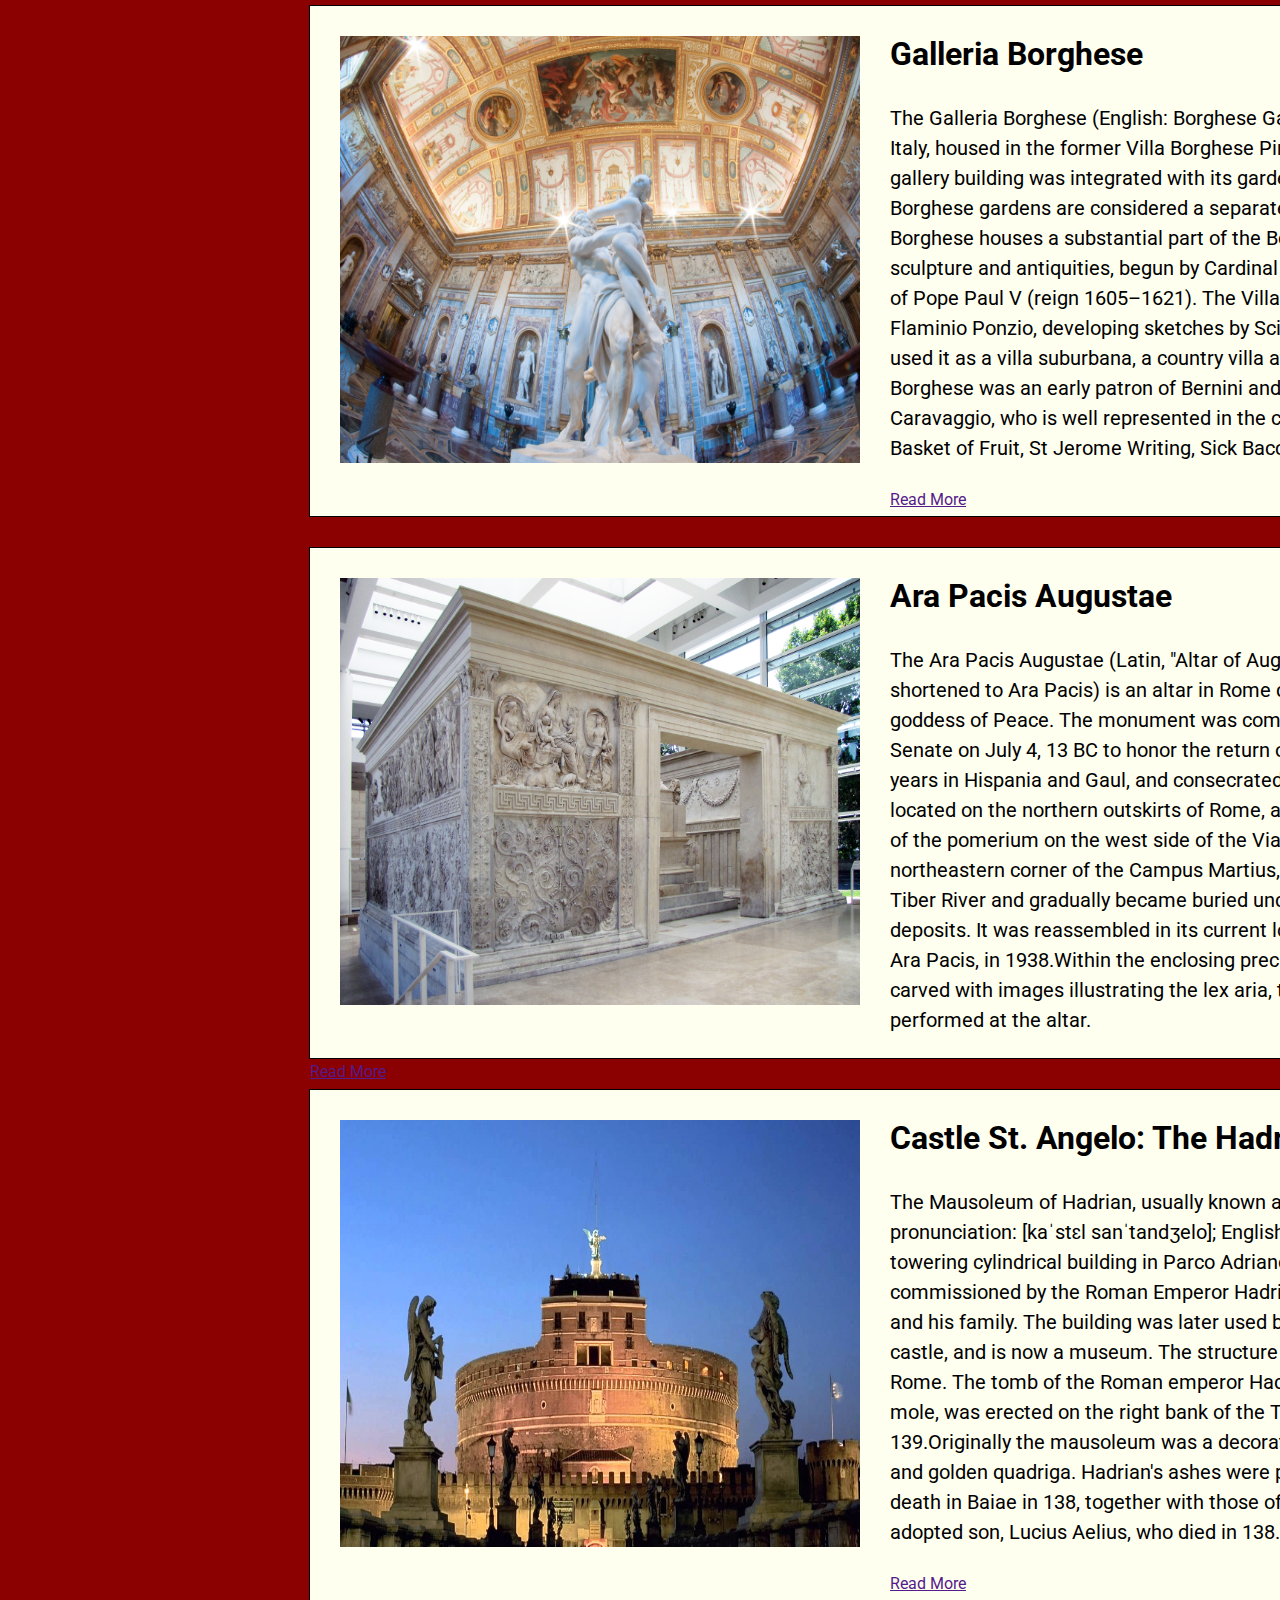
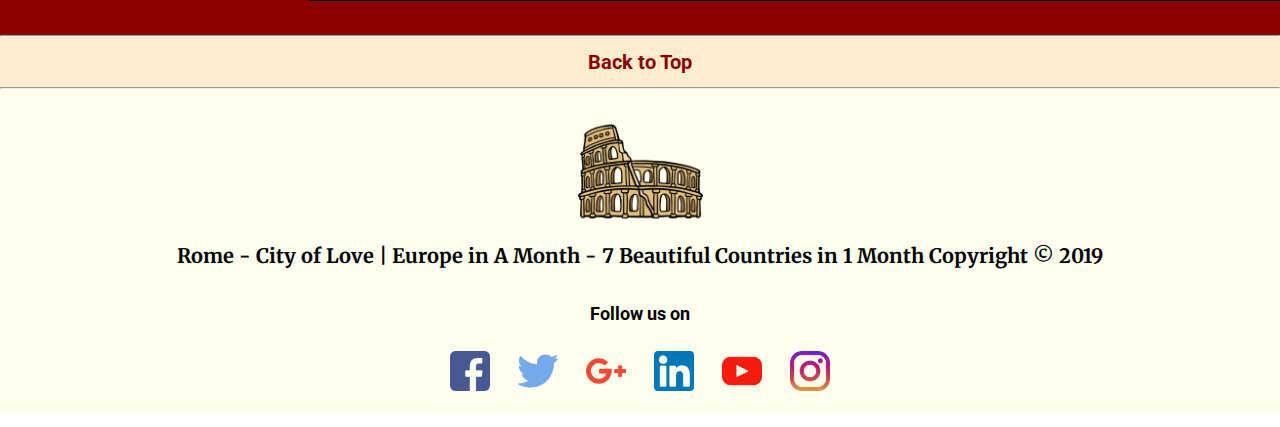
==== commit 2180f789: "Added 'Read More' on all cards in places-to-go" ====
--- a/placestogo.html
+++ b/placestogo.html
@@ -75,6 +75,7 @@
                             Farnese Gallery was carried out by the Bolognese painter Annibale Carracci, marking the
                             beginning of two divergent trends in painting during the 17th century, the Roman High
                             Baroque and Classicism.</p>
+                            <a href="">Read More</a>
                           
                 </div>
             </div>
@@ -93,7 +94,7 @@
                     never took place because of the French defeat in 1814 and the subsequent European Restoration.
                     
                     The palace extends for an area of 110,500 square metres and is the ninth-largest palace in the world in terms of area.</p>
-                    
+                    <a href="">Read More</a>
                 </div>
             </div>
             
@@ -106,7 +107,7 @@
                     ruins of an old Roman serapeum, and it has belonged to the prominent Colonna family for over twenty generations.The first part of the palace dates from the 13th century, and tradition holds that the building hosted Dante during his
                     visit to Rome. The first documentary mention notes that the property hosted Cardinals Giovanni and Giacomo Colonna in
                     the 13th century. It was also home to Cardinal Oddone Colonna before he ascended to the papacy as Pope Martin V in 1417.In the 18th century, the long low facade designed by Nicola Michetti, with later additions by Paolo Posi with taller corner blocks (facing Piazza SS. Apostoli), was constructed and recalls earlier structures resembling a fortification.</p>
-                    
+                    <a href="">Read More</a>
                 </div>
             </div>
         </div>
@@ -127,7 +128,7 @@
                     is the bishop of Rome and head of the Roman Catholic Church. The highest state functionaries are all Catholic clergy of
                     various national origins. Since the return of the popes from Avignon in 1377, they have generally resided at the
                     Apostolic Palace within what is now Vatican City.</p>
-                    
+                    <a href="">Read More</a>
                 </div>
             </div>
 
@@ -142,7 +143,7 @@
                     Catholic shrines. It has been described as "holding a unique position in the Christian world" and as "the greatest of
                     all churches of Christendom". Catholic tradition holds that the basilica is the burial site of St. Peter, chief among Jesus's apostles and also the
                     first Bishop of Rome. St. Peter's tomb is supposedly directly below the high altar of the basilica.</p>
-                    
+                    <a href="">Read More</a>
                 </div>
             </div>
 
@@ -156,7 +157,7 @@
                     the world. The museums contain roughly 70,000 works, of which 20,000 are on display, and currently employ 640 people
                     who work in 40 different administrative, scholarly, and restoration departments. Pope Julius II founded the museums in the early 16th century. The Sistine Chapel, with its ceiling decorated by
                     Michelangelo and the Stanze di Raffaello decorated by Raphael, are on the visitor route through the Vatican Museums.In 2017, they were visited by 6 million people, which combined makes it the 4th most visited art museum in the world.</p>
-                    
+                    <a href="">Read More</a>
                 </div>
             </div>
         </div>
@@ -175,7 +176,7 @@
                     1605–1621). The Villa was built by the architect Flaminio Ponzio, developing sketches by Scipione Borghese himself, who
                     used it as a villa suburbana, a country villa at the edge of Rome.Scipione Borghese was an early patron of Bernini and an avid collector of works by Caravaggio, who is well represented
                     in the collection by his Boy with a Basket of Fruit, St Jerome Writing, Sick Bacchus and others. </p>
-                   
+                <a href="">Read More</a>
                 </div>
             </div>
 
@@ -191,7 +192,7 @@
                     River and gradually became buried under 4 metres (13 ft) of silt deposits. It was reassembled in its current location,
                     now the Museum of the Ara Pacis, in 1938.Within the enclosing precinct walls, the altar itself was carved with images illustrating the lex aria, the law
                     governing the ritual performed at the altar.</p>
-                    
+                    <a href="">Read More</a>
                 </div>
             </div>
 
@@ -207,7 +208,7 @@
                 between AD 134 and 139.Originally the mausoleum was a decorated cylinder, with a garden top and golden quadriga.
                 Hadrian's ashes were placed here a year after his death in Baiae in 138, together with those of his wife Sabina, and his
                 first adopted son, Lucius Aelius, who died in 138.  </p>
-                
+                <a href="">Read More</a>
                 </div>
             </div>
 
